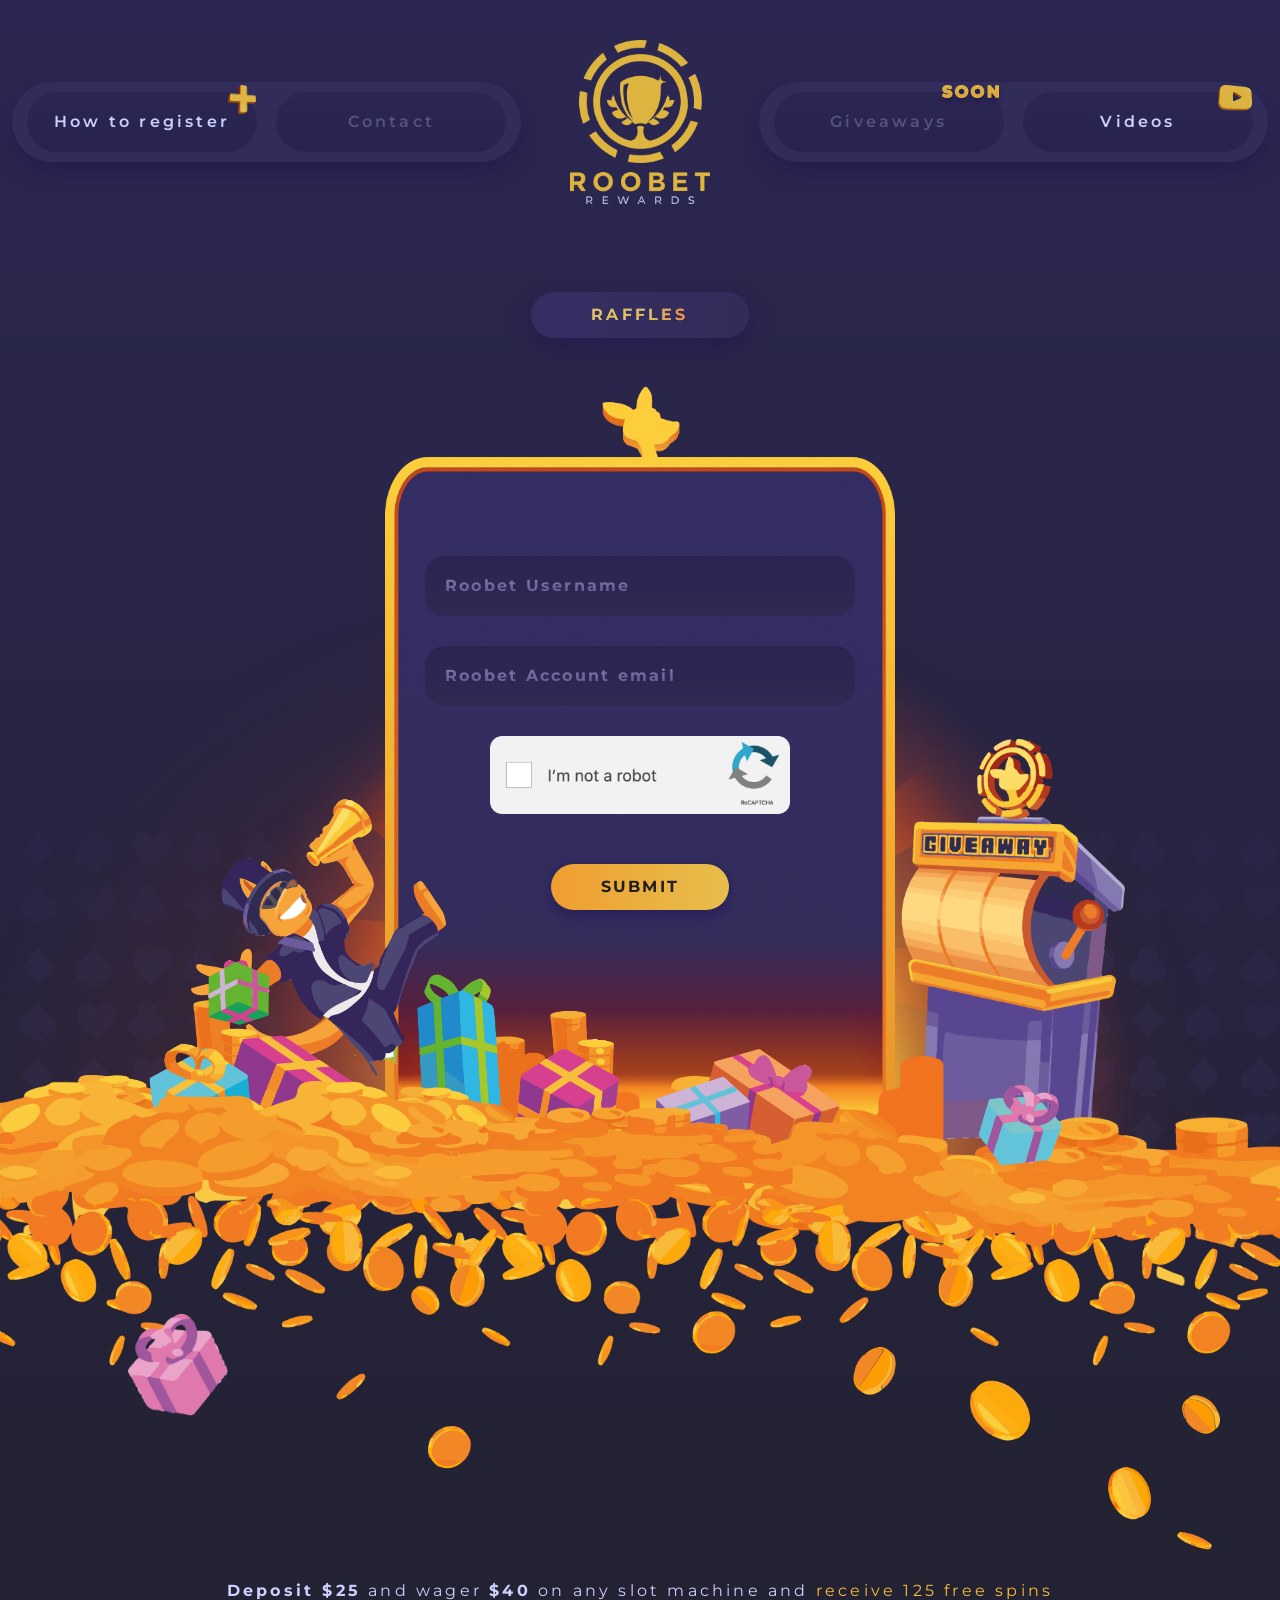
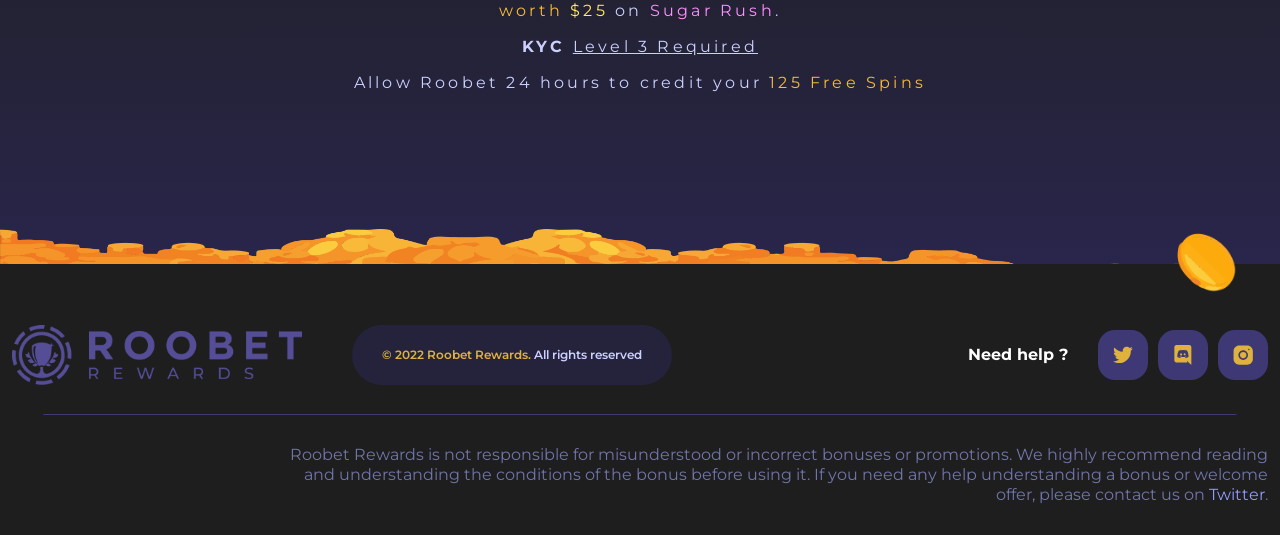
==== index.html @ bfb9c953 "up" ====
<!doctype html>
<html class="no-js" lang="">
    <head>
        <meta charset="utf-8">
        <meta http-equiv="x-ua-compatible" content="ie=edge">
        <title>Site Title Here</title>
        <meta name="description" content="">
        <meta name="viewport" content="width=device-width, initial-scale=1"> 
		<link rel="shortcut icon" type="image/x-icon" href="#">
        <!-- Place favicon.ico in the root directory -->
        
		<!-- CSS here -->
        <link href="https://unpkg.com/aos@2.3.1/dist/aos.css" rel="stylesheet"> 
        <link rel="stylesheet" href="https://cdnjs.cloudflare.com/ajax/libs/animate.css/4.1.1/animate.min.css"/>
        <link rel="stylesheet" href="assets/css/toastinette.min.css">
        <link rel="stylesheet" href="assets/css/bootstrap.min.css">
        <link rel="stylesheet" href="assets/css/owl.carousel.min.css">
        <link rel="stylesheet" href="assets/css/style.css">
        <link rel="stylesheet" href="assets/css/responsive.css">
    </head>
    <body class="linear_bg">

       
    <!-- header-area START -->
    <div class="header-area">
        <div class="container">
            <div class="row align-items-center"> 
                <div class="col-lg-5 d-none d-lg-block text-left">
                    <div class="menu-area" data-aos="fade-in"> 
                        <ul>
                            <li><a href="#" class="active">How to register <img src="assets/img/pluse.png" alt=""></a></li>
                            <li><a href="#">Contact</a></li>  
                        </ul> 
                    </div>
                </div>
                <div class="col-lg-2 col-12">
                    <a href="index.html" class="logo-area"><img src="assets/img/logo.png" alt="" data-aos="fade-in" data-aos-delay="10"></a>
                    <div class="bar d-block d-lg-none ">
                        <a class="bar-icon siteBar-btn" href="#">
                            <span></span>
                        </a>
                    </div>
                </div>
                <div class="col-lg-5 d-none d-lg-block text-right">
                    <div class="menu-area" data-aos="fade-in"> 
                        <ul>
                            <li><a href="#">Giveaways <img src="assets/img/soon.png" alt=""></a></li>
                            <li><a href="#" class="active">Videos <img src="assets/img/ytb.png" alt=""></a></li>
                        </ul> 
                    </div>
                </div> 
            </div>
        </div>
    </div>
        <!-- mobile-menu START -->
        <div class="mobile-menu">
            <img src="assets/img/flogo.png" class="m_logo" alt="">
            <a href="#" class="bars siteBar-btn"><svg class="bi bi-x" width="1em" height="1em" viewBox="0 0 16 16" fill="currentColor" xmlns="http://www.w3.org/2000/svg">
                <path fill-rule="evenodd" d="M11.854 4.146a.5.5 0 010 .708l-7 7a.5.5 0 01-.708-.708l7-7a.5.5 0 01.708 0z" clip-rule="evenodd"/>
                <path fill-rule="evenodd" d="M4.146 4.146a.5.5 0 000 .708l7 7a.5.5 0 00.708-.708l-7-7a.5.5 0 00-.708 0z" clip-rule="evenodd"/>
            </svg></a> 
            <nav> 
                <ul>
                    <li><a href="#" class="active">How to register <img src="assets/img/pluse.png" alt=""></a></li>
                    <li><a href="#">Contact</a></li> 
                    <li><a href="#">Giveaways <img src="assets/img/soon.png" alt=""></a></li>    
                    <li><a href="#" class="active">Videos <img src="assets/img/ytb.png" alt=""></a></li>
                </ul>
            </nav> 
        </div> 
    <!-- header-area END -->


    <!-- main -->
    <main style="overflow: hidden;">
        <!-- Hero-area STARTED --> 
        <div class="raffle-area"> 
            <div class="title_dgn mt-5 mb-5"><span>RAFFLES</span></div>
            <div class="coin_bgs raffle">
                <img src="assets/img/raffle/mainbgs.png" class="mbgs" alt="">
                <form action="#">
                    <img class="bgImg" src="assets/img/raffle/bg.png" alt="">
                    <label for="#">
                        <input type="text" name="" id="" placeholder="Roobet Username">
                    </label>
                    <label for="#">
                        <input type="text" name="" id="" placeholder="Roobet Account email">
                    </label>
                    <img class="captha" src="assets/img/raffle/captha.png" alt="">
                    <button type="button" id="notif">SUBMIT</button>
                    <img src="assets/img/raffle/rfl-pm.png" class="left" alt="">
                    <img src="assets/img/raffle/rfl-p.png" class="right" alt="">
                </form>
                <!-- <img src="assets/img/raffle/rfl.png" alt="" class="raffleSpin"> -->
                <img src="assets/img/raffle/giftgroup.png" alt="" class="ggrp">
                <!-- <img class="symbl_bg" src="assets/img/symbol_background.png" alt="">  -->
                <div class="extraParts" >
                    <img src="assets/img/page1/Coins background_2.png" alt="" class="coinBg">
                    <!-- <img src="assets/img/page1/Ambiancelight.png" alt="" class="lights"> -->
                    <img src="assets/img/raffle/Foreground coins.png" alt="" class="rightBkp">
                    <img class="coinLine" src="assets/img/page1/Coins.png" alt="" >  
                </div>
                <img src="assets/img/raffle/g.png" class="gift" alt="">
                <img src="assets/img/raffle/g2.png" class="gift2" alt="">
            </div>  
        </div>
        <!-- Hero-area END -->

        <!-- Moreinfo -->
        <div class="moreinfo">
            <div class="container">
                <div class="row">
                    <div class="col-lg-8 offset-lg-2 text-center">
                        <div class="moreinfos">
                            <p><b>Deposit $25</b> and wager <b>$40</b> on any slot machine and <span class="ylw">receive 125 free spins worth <span>$25</span></span> on <span class="pink">Sugar Rush</span>.</p>
                            <p><b>KYC</b> <a href="#">Level 3 Required</a></p>
                            <p>Allow Roobet 24 hours to credit your <span class="ylw">125 Free Spins</span></p>
                        </div>
                    </div>
                </div>
            </div>
        </div>
        <!-- Moreinfo -->
        <img src="assets/img/coins.png" class="bottom_img" alt="">
    </main>
    <!-- main -->


    <!-- Footer START -->
    <footer>
        <img src="assets/img/fcoin.png" alt="" class="coin">
        <div class="container">
            <div class="row">
                <div class="col-lg-12">
                    <div class="f_top">
                        <div> 
                            <img src="assets/img/flogo.png" class="logo" alt="">
                            <p class="cpRt"><span>© 2022 Roobet Rewards.</span> All rights reserved</p>
                        </div>
                        <ul class="social d-none d-md-flex">
                            <li>
                                <b>Need help ?</b>
                            </li>
                            <li>
                                <a href="#">
                                    <svg width="29" height="25" viewBox="0 0 29 25" fill="none" xmlns="http://www.w3.org/2000/svg">
                                    <path d="M25.8687 6.31013C25.8864 6.57087 25.8864 6.83161 25.8864 7.09056C25.9007 9.33802 25.4763 11.566 24.638 13.6452C23.7996 15.7244 22.5638 17.6134 21.0025 19.2027C19.4411 20.7919 17.5852 22.0497 15.5424 22.903C13.4997 23.7564 11.3107 24.1883 9.10268 24.1737C5.88849 24.1858 2.73934 23.2522 0.0341797 21.4854C0.507604 21.5382 0.983661 21.5629 1.45991 21.5591C4.11599 21.566 6.69691 20.662 8.78644 18.993C7.55486 18.9707 6.3609 18.5573 5.37139 17.8106C4.38187 17.0639 3.64623 16.0213 3.26725 14.8283C3.63602 14.8879 4.00867 14.9192 4.38204 14.9218C4.90609 14.9201 5.42784 14.8513 5.93498 14.7168C4.59862 14.4415 3.39715 13.7036 2.53467 12.6288C1.6722 11.5539 1.20193 10.2083 1.20374 8.82046V8.74673C2.02154 9.21127 2.93562 9.47252 3.87146 9.50918C2.61861 8.65892 1.7319 7.35395 1.39239 5.86074C1.05289 4.36753 1.2862 2.79873 2.04469 1.4747C3.52636 3.33334 5.3754 4.85413 7.47184 5.9384C9.56828 7.02268 11.8653 7.64619 14.2138 7.7685C14.1189 7.31624 14.0698 6.85528 14.0671 6.39285C14.0685 5.18818 14.4253 4.0117 15.0913 3.01587C15.7573 2.02005 16.7019 1.25079 17.8025 0.807803C18.9031 0.364814 20.1091 0.268515 21.2641 0.531385C22.4192 0.794255 23.47 1.40417 24.2804 2.2821C25.6021 2.02282 26.8694 1.53179 28.0259 0.830927C27.5857 2.21931 26.6629 3.39646 25.4306 4.14147C26.6028 4.00572 27.7485 3.69237 28.8297 3.21178C28.0208 4.40658 27.0198 5.45404 25.8687 6.31013Z" fill="#DFB23E"/>
                                    </svg>
                                </a>
                            </li>
                            <li>
                                <a href="#"> 
                                    <svg width="25" height="28" viewBox="0 0 25 28" fill="none" xmlns="http://www.w3.org/2000/svg">
                                    <path d="M16.1865 13.2184C16.1636 13.4913 16.0629 13.7515 15.8965 13.9673C15.7301 14.183 15.5054 14.3451 15.2496 14.4336C14.9939 14.5221 14.7182 14.5333 14.4563 14.4657C14.1944 14.3981 13.9576 14.2548 13.7748 14.0531C13.5919 13.8515 13.471 13.6002 13.4268 13.3301C13.3825 13.06 13.4169 12.7827 13.5256 12.532C13.6343 12.2813 13.8127 12.0681 14.0391 11.9185C14.2654 11.7688 14.5298 11.6892 14.8001 11.6892C14.9902 11.6974 15.1769 11.7434 15.3495 11.8246C15.5221 11.9059 15.6772 12.0208 15.806 12.1628C15.9347 12.3048 16.0346 12.4711 16.0999 12.6523C16.1652 12.8334 16.1946 13.0258 16.1865 13.2184ZM9.83906 11.6892C9.46267 11.724 9.11269 11.9 8.85784 12.1827C8.60299 12.4655 8.4617 12.8346 8.4617 13.2175C8.4617 13.6004 8.60299 13.9695 8.85784 14.2523C9.11269 14.5351 9.46267 14.7111 9.83906 14.7458C10.0292 14.7377 10.2159 14.6917 10.3885 14.6104C10.5611 14.5292 10.7162 14.4143 10.845 14.2722C10.9737 14.1302 11.0736 13.9639 11.1389 13.7828C11.2042 13.6017 11.2336 13.4093 11.2254 13.2166C11.2345 13.0238 11.2058 12.8311 11.1408 12.6497C11.0759 12.4683 10.976 12.3017 10.8471 12.1596C10.7181 12.0176 10.5626 11.9028 10.3896 11.8221C10.2166 11.7413 10.0294 11.6962 9.83906 11.6892ZM24.1929 2.97084V27.6781C20.7679 24.6089 21.8638 25.6271 17.8865 21.8809L18.5993 24.4283H3.19229C2.45155 24.4264 1.74187 24.1266 1.21925 23.5947C0.696636 23.0628 0.403859 22.3425 0.405279 21.592V2.97084C0.403859 2.22035 0.696636 1.5 1.21925 0.96814C1.74187 0.436278 2.45155 0.136435 3.19229 0.134521L21.4077 0.134521C22.1481 0.136912 22.8573 0.436966 23.3795 0.968776C23.9018 1.50059 24.1943 2.22066 24.1929 2.97084ZM20.3189 16.0223C20.2738 13.2302 19.6036 10.4849 18.3587 7.99353C17.2635 7.12287 15.9286 6.61819 14.5381 6.54919L14.3475 6.76946C15.5856 7.10314 16.7396 7.69945 17.7332 8.51891C16.1823 7.67197 14.4608 7.1957 12.7002 7.12655C10.9397 7.05739 9.18692 7.39718 7.57595 8.11991C7.07344 8.35462 6.77406 8.51891 6.77406 8.51891C7.8202 7.65831 9.0407 7.04188 10.3487 6.71349L10.2133 6.54739C8.82286 6.61638 7.48789 7.12106 6.39272 7.99173C5.15126 10.4845 4.48467 13.2304 4.44324 16.0223C4.91149 16.6893 5.53443 17.2296 6.2572 17.5954C6.97998 17.9612 7.78044 18.1414 8.58811 18.1202C8.58811 18.1202 9.09063 17.5009 9.4987 16.9773C8.543 16.7333 7.70151 16.1585 7.11977 15.3524C7.31935 15.4951 7.65436 15.6774 7.67752 15.6973C8.96762 16.4098 10.398 16.8228 11.865 16.9061C13.3321 16.9895 14.7991 16.7412 16.1597 16.1793C16.7093 15.9692 17.2335 15.6966 17.7225 15.3669C17.1189 16.1905 16.2472 16.7712 15.2616 17.0062C15.6697 17.5298 16.1526 18.122 16.1526 18.122C16.9635 18.1432 17.7671 17.9629 18.4934 17.5969C19.2196 17.2308 19.8464 16.6902 20.3189 16.0223Z" fill="#DFB23E"/>
                                    </svg>
                                </a>
                            </li>
                            <li>
                                <a href="#">
                                    <svg width="26" height="26" viewBox="0 0 26 26" fill="none" xmlns="http://www.w3.org/2000/svg">
                                        <path d="M8.04694 0.597168C4.0207 0.597168 0.745605 3.87529 0.745605 7.90258V18.336C0.745605 22.3622 4.02373 25.6373 8.05102 25.6373H18.4844C22.5106 25.6373 25.7857 22.3592 25.7857 18.3319V7.8985C25.7857 3.87226 22.5076 0.597168 18.4803 0.597168H8.04694ZM20.569 4.77052C21.145 4.77052 21.6124 5.23794 21.6124 5.81386C21.6124 6.38979 21.145 6.8572 20.569 6.8572C19.9931 6.8572 19.5257 6.38979 19.5257 5.81386C19.5257 5.23794 19.9931 4.77052 20.569 4.77052ZM13.2657 6.8572C16.7181 6.8572 19.5257 9.66483 19.5257 13.1172C19.5257 16.5696 16.7181 19.3773 13.2657 19.3773C9.81326 19.3773 7.00564 16.5696 7.00564 13.1172C7.00564 9.66483 9.81326 6.8572 13.2657 6.8572ZM13.2657 8.94388C12.1588 8.94388 11.0973 9.38357 10.3147 10.1662C9.53201 10.9489 9.09232 12.0104 9.09232 13.1172C9.09232 14.2241 9.53201 15.2856 10.3147 16.0682C11.0973 16.8509 12.1588 17.2906 13.2657 17.2906C14.3725 17.2906 15.434 16.8509 16.2167 16.0682C16.9993 15.2856 17.439 14.2241 17.439 13.1172C17.439 12.0104 16.9993 10.9489 16.2167 10.1662C15.434 9.38357 14.3725 8.94388 13.2657 8.94388Z" fill="#DFB23E"/>
                                    </svg>
                                </a>
                            </li>
                        </ul>
                    </div>
                    <div class="f_bottom">
                        <h5 class="d-block d-md-none">Disclaimer</h5>
                        <p>Roobet Rewards is not responsible for misunderstood or incorrect bonuses or promotions. We highly recommend reading and understanding the conditions of the bonus before using it. If you need any help understanding a bonus or welcome offer, please contact us on <a href="#">Twitter</a>.</p>
                    </div>
                    <div class="f_top d-block d-md-none ttp_last"> 
                        <ul class="social">
                            <li>
                                <b>Need help ?</b>
                            </li>
                            <li>
                                <a href="#">
                                    <svg width="29" height="25" viewBox="0 0 29 25" fill="none" xmlns="http://www.w3.org/2000/svg">
                                    <path d="M25.8687 6.31013C25.8864 6.57087 25.8864 6.83161 25.8864 7.09056C25.9007 9.33802 25.4763 11.566 24.638 13.6452C23.7996 15.7244 22.5638 17.6134 21.0025 19.2027C19.4411 20.7919 17.5852 22.0497 15.5424 22.903C13.4997 23.7564 11.3107 24.1883 9.10268 24.1737C5.88849 24.1858 2.73934 23.2522 0.0341797 21.4854C0.507604 21.5382 0.983661 21.5629 1.45991 21.5591C4.11599 21.566 6.69691 20.662 8.78644 18.993C7.55486 18.9707 6.3609 18.5573 5.37139 17.8106C4.38187 17.0639 3.64623 16.0213 3.26725 14.8283C3.63602 14.8879 4.00867 14.9192 4.38204 14.9218C4.90609 14.9201 5.42784 14.8513 5.93498 14.7168C4.59862 14.4415 3.39715 13.7036 2.53467 12.6288C1.6722 11.5539 1.20193 10.2083 1.20374 8.82046V8.74673C2.02154 9.21127 2.93562 9.47252 3.87146 9.50918C2.61861 8.65892 1.7319 7.35395 1.39239 5.86074C1.05289 4.36753 1.2862 2.79873 2.04469 1.4747C3.52636 3.33334 5.3754 4.85413 7.47184 5.9384C9.56828 7.02268 11.8653 7.64619 14.2138 7.7685C14.1189 7.31624 14.0698 6.85528 14.0671 6.39285C14.0685 5.18818 14.4253 4.0117 15.0913 3.01587C15.7573 2.02005 16.7019 1.25079 17.8025 0.807803C18.9031 0.364814 20.1091 0.268515 21.2641 0.531385C22.4192 0.794255 23.47 1.40417 24.2804 2.2821C25.6021 2.02282 26.8694 1.53179 28.0259 0.830927C27.5857 2.21931 26.6629 3.39646 25.4306 4.14147C26.6028 4.00572 27.7485 3.69237 28.8297 3.21178C28.0208 4.40658 27.0198 5.45404 25.8687 6.31013Z" fill="#DFB23E"/>
                                    </svg>
                                </a>
                            </li>
                            <li>
                                <a href="#"> 
                                    <svg width="25" height="28" viewBox="0 0 25 28" fill="none" xmlns="http://www.w3.org/2000/svg">
                                    <path d="M16.1865 13.2184C16.1636 13.4913 16.0629 13.7515 15.8965 13.9673C15.7301 14.183 15.5054 14.3451 15.2496 14.4336C14.9939 14.5221 14.7182 14.5333 14.4563 14.4657C14.1944 14.3981 13.9576 14.2548 13.7748 14.0531C13.5919 13.8515 13.471 13.6002 13.4268 13.3301C13.3825 13.06 13.4169 12.7827 13.5256 12.532C13.6343 12.2813 13.8127 12.0681 14.0391 11.9185C14.2654 11.7688 14.5298 11.6892 14.8001 11.6892C14.9902 11.6974 15.1769 11.7434 15.3495 11.8246C15.5221 11.9059 15.6772 12.0208 15.806 12.1628C15.9347 12.3048 16.0346 12.4711 16.0999 12.6523C16.1652 12.8334 16.1946 13.0258 16.1865 13.2184ZM9.83906 11.6892C9.46267 11.724 9.11269 11.9 8.85784 12.1827C8.60299 12.4655 8.4617 12.8346 8.4617 13.2175C8.4617 13.6004 8.60299 13.9695 8.85784 14.2523C9.11269 14.5351 9.46267 14.7111 9.83906 14.7458C10.0292 14.7377 10.2159 14.6917 10.3885 14.6104C10.5611 14.5292 10.7162 14.4143 10.845 14.2722C10.9737 14.1302 11.0736 13.9639 11.1389 13.7828C11.2042 13.6017 11.2336 13.4093 11.2254 13.2166C11.2345 13.0238 11.2058 12.8311 11.1408 12.6497C11.0759 12.4683 10.976 12.3017 10.8471 12.1596C10.7181 12.0176 10.5626 11.9028 10.3896 11.8221C10.2166 11.7413 10.0294 11.6962 9.83906 11.6892ZM24.1929 2.97084V27.6781C20.7679 24.6089 21.8638 25.6271 17.8865 21.8809L18.5993 24.4283H3.19229C2.45155 24.4264 1.74187 24.1266 1.21925 23.5947C0.696636 23.0628 0.403859 22.3425 0.405279 21.592V2.97084C0.403859 2.22035 0.696636 1.5 1.21925 0.96814C1.74187 0.436278 2.45155 0.136435 3.19229 0.134521L21.4077 0.134521C22.1481 0.136912 22.8573 0.436966 23.3795 0.968776C23.9018 1.50059 24.1943 2.22066 24.1929 2.97084ZM20.3189 16.0223C20.2738 13.2302 19.6036 10.4849 18.3587 7.99353C17.2635 7.12287 15.9286 6.61819 14.5381 6.54919L14.3475 6.76946C15.5856 7.10314 16.7396 7.69945 17.7332 8.51891C16.1823 7.67197 14.4608 7.1957 12.7002 7.12655C10.9397 7.05739 9.18692 7.39718 7.57595 8.11991C7.07344 8.35462 6.77406 8.51891 6.77406 8.51891C7.8202 7.65831 9.0407 7.04188 10.3487 6.71349L10.2133 6.54739C8.82286 6.61638 7.48789 7.12106 6.39272 7.99173C5.15126 10.4845 4.48467 13.2304 4.44324 16.0223C4.91149 16.6893 5.53443 17.2296 6.2572 17.5954C6.97998 17.9612 7.78044 18.1414 8.58811 18.1202C8.58811 18.1202 9.09063 17.5009 9.4987 16.9773C8.543 16.7333 7.70151 16.1585 7.11977 15.3524C7.31935 15.4951 7.65436 15.6774 7.67752 15.6973C8.96762 16.4098 10.398 16.8228 11.865 16.9061C13.3321 16.9895 14.7991 16.7412 16.1597 16.1793C16.7093 15.9692 17.2335 15.6966 17.7225 15.3669C17.1189 16.1905 16.2472 16.7712 15.2616 17.0062C15.6697 17.5298 16.1526 18.122 16.1526 18.122C16.9635 18.1432 17.7671 17.9629 18.4934 17.5969C19.2196 17.2308 19.8464 16.6902 20.3189 16.0223Z" fill="#DFB23E"/>
                                    </svg>
                                </a>
                            </li>
                            <li>
                                <a href="#">
                                    <svg width="26" height="26" viewBox="0 0 26 26" fill="none" xmlns="http://www.w3.org/2000/svg">
                                        <path d="M8.04694 0.597168C4.0207 0.597168 0.745605 3.87529 0.745605 7.90258V18.336C0.745605 22.3622 4.02373 25.6373 8.05102 25.6373H18.4844C22.5106 25.6373 25.7857 22.3592 25.7857 18.3319V7.8985C25.7857 3.87226 22.5076 0.597168 18.4803 0.597168H8.04694ZM20.569 4.77052C21.145 4.77052 21.6124 5.23794 21.6124 5.81386C21.6124 6.38979 21.145 6.8572 20.569 6.8572C19.9931 6.8572 19.5257 6.38979 19.5257 5.81386C19.5257 5.23794 19.9931 4.77052 20.569 4.77052ZM13.2657 6.8572C16.7181 6.8572 19.5257 9.66483 19.5257 13.1172C19.5257 16.5696 16.7181 19.3773 13.2657 19.3773C9.81326 19.3773 7.00564 16.5696 7.00564 13.1172C7.00564 9.66483 9.81326 6.8572 13.2657 6.8572ZM13.2657 8.94388C12.1588 8.94388 11.0973 9.38357 10.3147 10.1662C9.53201 10.9489 9.09232 12.0104 9.09232 13.1172C9.09232 14.2241 9.53201 15.2856 10.3147 16.0682C11.0973 16.8509 12.1588 17.2906 13.2657 17.2906C14.3725 17.2906 15.434 16.8509 16.2167 16.0682C16.9993 15.2856 17.439 14.2241 17.439 13.1172C17.439 12.0104 16.9993 10.9489 16.2167 10.1662C15.434 9.38357 14.3725 8.94388 13.2657 8.94388Z" fill="#DFB23E"/>
                                    </svg>
                                </a>
                            </li>
                        </ul>
                    </div>
                </div>
            </div>
        </div>
    </footer>
    <!-- Footer END -->

    
		<!-- JS here --> 
        <script src="assets/js/jquery-3.4.1.min.js"></script>
        <script src="assets/js/popper.min.js"></script>
        <script src="assets/js/bootstrap.min.js"></script> 
        <script src="assets/js/owl.carousel.min.js"></script> 
        <script src="assets/js/toastinette.js"></script> 
        <script src="https://unpkg.com/aos@2.3.1/dist/aos.js"></script> 
        <script type="module" src="assets/js/main.js"></script>   
    </body>
</html>
---- assets/css/toastinette.min.css ----
@import"https://fonts.googleapis.com/css2?family=Titillium+Web:ital,wght@0,400;0,700;1,400;1,700&display=swap";:root{--toast-info: #385bbb;--toast-info-rgb: 56, 91, 187;--toast-info-lighter: hsl(224, 54%, 90%);--toast-info-darker: hsl(224, 54%, 35%);--toast-warning: #F3950D;--toast-warning-rgb: 243, 149, 13;--toast-warning-lighter: hsl(35, 91%, 90%);--toast-warning-darker: hsl(35, 91%, 40%);--toast-error: #D32F2F;--toast-error-rgb: 211, 47, 47;--toast-error-lighter: hsl(0, 68%, 90%);--toast-error-darker: hsl(0, 68%, 43%);--toast-success: #388E3C;--toast-success-rgb: 56, 142, 60;--toast-success-lighter: hsl(120, 54%, 90%);--toast-success-darker: hsl(120, 54%, 35%)}@-webkit-keyframes toastSlideFromTop{0%{opacity:0;translate:0 calc(-100% - 24px)}100%{opacity:1;translate:0 0}}@keyframes toastSlideFromTop{0%{opacity:0;translate:0 calc(-100% - 24px)}100%{opacity:1;translate:0 0}}@-webkit-keyframes toastSlideFromBottom{0%{opacity:0;translate:0 calc(100% + 24px)}100%{opacity:1;translate:0 0}}@keyframes toastSlideFromBottom{0%{opacity:0;translate:0 calc(100% + 24px)}100%{opacity:1;translate:0 0}}@-webkit-keyframes toastFadeOut{0%{opacity:1}100%{opacity:0}}@keyframes toastFadeOut{0%{opacity:1}100%{opacity:0}}@-webkit-keyframes progressBar{0%{transform:scaleX(0)}100%{transform:scaleX(1)}}@keyframes progressBar{0%{transform:scaleX(0)}100%{transform:scaleX(1)}}.toast{position:fixed;font-family:"Titillium Web",system-ui,helvetica,sans-serif;font-size:14px;line-height:1;border-radius:12px;overflow:hidden;display:flex;align-items:center;gap:12px;padding:12px 16px;width:100%;max-width:-webkit-max-content;max-width:-moz-max-content;max-width:max-content;-webkit-animation:toastSlideFromTop .6s ease-out forwards;animation:toastSlideFromTop .6s ease-out forwards}.toast .toast-progress{display:none}.toast.toast-auto-close{padding:12px 16px 15px}.toast.toast-auto-close .toast-progress{display:block;position:absolute;bottom:0;left:0;width:100%;height:3px;border-radius:50px;transform-origin:left;z-index:-1}.toast.toast-error{background-color:var(--toast-error-lighter);color:var(--toast-error);border-color:var(--toast-error)}.toast.toast-error.toast-auto-close .toast-progress{background-color:rgba(var(--toast-error-rgb), 0.45)}.toast.toast-error .toast-close button:hover{background-color:rgba(var(--toast-error-rgb), 0.15)}.toast.toast-success{background-color:var(--toast-success-lighter);color:var(--toast-success);border-color:var(--toast-success)}.toast.toast-success.toast-auto-close .toast-progress{background-color:rgba(var(--toast-success-rgb), 0.45)}.toast.toast-success .toast-close button:hover{background-color:rgba(var(--toast-success-rgb), 0.15)}.toast.toast-info{background-color:var(--toast-info-lighter);color:var(--toast-info);border-color:var(--toast-info)}.toast.toast-info.toast-auto-close .toast-progress{background-color:rgba(var(--toast-info-rgb), 0.45)}.toast.toast-info .toast-close button:hover{background-color:rgba(var(--toast-info-rgb), 0.15)}.toast.toast-warning{background-color:var(--toast-warning-lighter);color:var(--toast-warning);border-color:var(--toast-warning)}.toast.toast-warning.toast-auto-close .toast-progress{background-color:rgba(var(--toast-warning-rgb), 0.45)}.toast.toast-warning .toast-close button:hover{background-color:rgba(var(--toast-warning-rgb), 0.15)}.toast[data-position=top-left]{top:24px;left:24px;transform:translateX(0)}.toast[data-position=top-center]{top:24px;bottom:initial;left:50%;right:initial;transform:translateX(-50%)}.toast[data-position=top-right]{top:24px;bottom:initial;left:initial;right:24px;transform:translateX(0)}.toast[data-position=bottom-left]{top:initial;bottom:24px;left:24px;right:initial;transform:translateX(0)}.toast[data-position=bottom-center]{top:initial;bottom:24px;left:50%;right:initial;transform:translateX(-50%)}.toast[data-position=bottom-right]{top:initial;bottom:24px;left:initial;right:24px;transform:translateX(0)}.toast[data-position^=top]{-webkit-animation:toastSlideFromTop .6s ease-out forwards;animation:toastSlideFromTop .6s ease-out forwards}.toast[data-position^=bottom]{-webkit-animation:toastSlideFromBottom .6s ease-out forwards;animation:toastSlideFromBottom .6s ease-out forwards}.toast .toast-icon{display:flex;align-items:center;justify-content:center;pointer-events:none}.toast .toast-content{display:flex;flex-direction:column;gap:4px}.toast .toast-content .toast-title{font-weight:700;font-size:16px}.toast .toast-content .toast-message{font-weight:normal;line-height:1.1;font-size:13px}.toast .toast-close{display:flex;align-items:center;justify-content:center}.toast .toast-close button{outline:none !important;padding:0 !important;margin:0 !important;border:none !important;background-color:rgba(0,0,0,0);display:flex;align-items:center;justify-content:center;cursor:pointer;padding:8px;border-radius:50%}.toast-list{display:flex;justify-content:center;align-items:center;flex-direction:column;gap:16px}/*# sourceMappingURL=toastinette.min.css.map */
---- assets/css/style.css ----
/*   Theme default css */
@import url('https://fonts.googleapis.com/css2?family=Montserrat:ital,wght@0,100;0,200;0,300;0,400;0,500;0,600;0,700;0,800;0,900;1,100;1,200;1,300;1,400;1,500;1,600;1,700;1,800;1,900&display=swap');
body {
  font-family: 'Montserrat', sans-serif;
  font-weight: 400;
  color: #CCD0FF;
  background-color: #2B2752;
  font-size: 16px;
  letter-spacing: 0.2em;
  line-height: 26px;

}
.linear_bg{
  background: linear-gradient(0deg, #202027, #2B2752);
}
  
button {
  cursor: pointer; }

a:focus,
.button:focus {
  text-decoration: none;
  outline: none; }

a:focus,
a:hover {
  color: inherit;
  text-decoration: none; }

a,
button {
  color: inherit;
  outline: medium none; }

button:focus, input:focus, input:focus, textarea, textarea:focus {
  outline: 0; }

 
h1,
h2,
h3,
h4,
h5,
h6 {
  font-family: 'Montserrat', sans-serif; 
  color: #CCD0FF;
  margin-top: 0px;
  font-weight: 500;
  letter-spacing: 0.2em;

 }

h1 a,
h2 a,
h3 a,
h4 a,
h5 a,
h6 a {
  color: inherit; }

h1 {
  font-size: 40px;
  font-weight: 500; }

h2 {
  font-size: 35px; }

h3 {
  font-size: 28px; }

h4 {
  font-size: 22px; }

h5 {
  font-size: 18px; }

h6 {
  font-size: 16px; }

ul {
  margin: 0px;
  padding: 0px; }

li {
  list-style: none; }

img{
  max-width: 100%;
}
 
a{
  text-decoration: none;
}
.container{
  max-width: 1370px;
}
.bg_main{
  background-color: #2a2651;
}
/* default-css END 
================================== */
 




.header-area{
  padding: 40px 0;
  position: relative;
  z-index: 999;
}
a.logo-area {
  display: block;
  max-width: 150px;
  margin: auto;
}
.menu-area ul {
    display: flex;
    align-items: center;
    background: #322C5A;
    box-shadow: 0px 10px 20px #231E4D;
    border-radius: 52px;
    justify-content: space-between;
    padding: 0 13px;
}

.menu-area ul a {
    width: 240px;
    height: 60px;
    background: linear-gradient(2.4deg, #27224F 2.11%, #2B2752 98.09%);
    border-radius: 40px;
    display: flex;
    position: relative;
    text-align: center;
    justify-content: center;
    align-items: center;
    margin: 10px 0;
    font-weight: 600;
    /* font-size: 21px; */
    line-height: 20px;
    letter-spacing: 0.2em;
    color: #ccd0ff45;
    transition: .3s;
}
.menu-area ul a:hover {
  color: #CCD0FF;
}
.menu-area ul a.active{
  color: #CCD0FF;
}
.menu-area ul a img {
    position: absolute;
    right: 1px;
    top: -7px;
    max-height: 29px;
    pointer-events: none;
    -webkit-user-drag: none;
    animation: flkr infinite 1s;
} 
@keyframes flkr {
  0%{
    filter: drop-shadow(-3px 2px 1px #0000);
  }
  40%{
    filter: drop-shadow(-3px 2px 1px #ffffff26);
  } 
  100%{
    filter: drop-shadow(-3px 2px 1px #0000);
  }
}
/* humbergar */
.bar a {
  width: 35px;
  height: 35px;
  float: right;
  position: relative;
} 
.bar a span {
  width: 100%;
  height: 3px;
  background: #CCD0FF;
  display: block;
  position: relative;
  top: 17px;
  border-radius: 30px;
  transition: .3s;
} 
.bar a span:before {left: 0;content: "";position: absolute;width: 100%;height: 100%;background: #CCD0FF;bottom: 10px;border-radius: 30px;transition: .3s;} 
.bar a span:after {left: 0;content: "";position: absolute;width: 100%;height: 100%;background: #CCD0FF;bottom: -10px;border-radius: 30px;transition: .3s;}
 
/* humbarger END */
 

/* mobile-menu START */
.mobile-menu {
  position: fixed;
  width: 320px;
  height: 100vh;
  background: linear-gradient(45deg, black, #2b2752);
  z-index: 99999;
  box-shadow: 0px 0px 9px -1px #73737336;
  top: 0;
  left: 0;
  transition: .3s;
  margin-left: -400px;
  padding-left: 30px;
  padding-top: 60px;
  border-right: 1px solid #ffffff3b;
}
img.m_logo {
  position: relative;
  max-width: 175px;
  margin-top: -50px;
  mix-blend-mode: plus-lighter;
}
.siteBar{
  margin-left: 0; 
}  
.mobile-menu a.bars {
  position: absolute;
  right: 20px;
  top: 15px;
  width: 40px;
  height: 40px;
  background: #CCD0FF;
  text-align: center; 
  border-radius: 50%;
  font-size: 22px;
  color: #000;
  box-shadow: 0px 0px 17px -2px #0000004a;
  display: flex;
  align-items: center;
  justify-content: center;
}
.mobile-menu ul li a {
  display: block;
  margin-top: 20px;
  transition: .3s;
  position: relative;
  color: #ccd0ff45; 
  transition: .3s;
}
.mobile-menu ul li a.active,.mobile-menu ul li a:hover {
  color: #CCD0FF;
}
.mobile-menu ul li a img {
  max-height: 15px;
  position: relative;
  top: -5px;
  animation: flkr infinite 1s;
}



/* Header section END && Register Section Stared */




.register_instant {
  position: relative;
  z-index: 2;
  padding-bottom: 150px; 
  padding-top: 150px;
  margin-top: -230px;
}
.register_instant img.rg_bg {
  position: absolute;
  top: 0;
  left: 0;
  width: 100%;
  z-index: -1;
  pointer-events: none;
  -webkit-user-drag: none;
  height: 1098px;
  object-fit: cover;
  object-position: center;
}
.register_instant:before {
  content: "";
  position: absolute;
  width: 100%;
  height: 240px;
  background: #1e1e1e;
  top: -240px;
  left: 0;
}
.coin_bgs {
  position: relative;
  margin-top: 100px;
  padding-top: 570px;
  z-index: 3;
}
.extraParts img.lights {
  top: 55px;
  width: 100%;
}
.coin_bgs .left-img_rg button {
  position: absolute;
  bottom: 0;
  left: 50%;
  transform: translateX(-50%);
  z-index: 2;
  padding: 0;
  margin: 0 10px;
  border: none;
  background: none;
  font-weight: 600;
  line-height: 30px;
  letter-spacing: 0.155em;
  color: #272442;
  text-shadow: 0px 2px 3px rgb(38 36 65 / 44%);
  filter: drop-shadow(2px 4px 6px #26244170);
  transition: .3s;
}
.bonusSlider,
.guid_video {
  position: relative;
}


.guid_video .owl-dots,
.bonusSlider .owl-dots {
  display: flex;
  align-items: center;
  justify-content: center;
  background: linear-gradient(0, transparent, #231f43);
  width: max-content;
  margin: auto;
  margin-top: 10px;
  border-radius: 10px;
  padding: 7px;
}

.guid_video .owl-dots .owl-dot,
.bonusSlider .owl-dots .owl-dot{
  display: block;
  width: 10px;
  height: 10px;
  background: #514992;
  border-radius: 50%;
  margin: 0 4px;
  transition: .3s;
}

.guid_video .owl-dots .owl-dot.active,
.bonusSlider .owl-dots .owl-dot.active {
  background: #6bfdfe;
}
.coin_bgs .left-img_rg button > div {
  position: absolute;
  top: 50%;
  left: 50%;
  transform: translate(-50%,-50%);
  z-index: 2;
}

.coin_bgs .left-img_rg button > div span {
  color: #AB46FF;
}
.extraParts{
  width: 100%;
  position: relative;
}
.coin_bgs .left-img_rg button svg {
  height: 60px;
}
.coin_bgs img.symbl_bg {
  position: absolute;
  top: 0;
  width: 100%;
  z-index: -4;
  pointer-events: none;
  -webkit-user-drag: none;
  min-height: 300px;
  object-fit: cover;
}
img.coinLine {
  display: block;
  width: 100%;
  position: relative;
  z-index: 2;
  pointer-events: none;
  -webkit-user-drag: none;
  height: 600px; 
  object-fit: cover;
  object-position: right;
}
.coin_bgs .left-img_rg {
  position: absolute;
  top: 20px;
  max-width: 600px;
  left: 15%;
}
.extraParts img {
  position: absolute;
}
.extraParts img.kang { 
  width: 650px;
  position: unset;
}

.extraParts img.coinBg {
  height: 230px;
  right: 0;
  top: -60px;
  object-fit: cover;
} 

.kng_coins img.coin_1 {
  bottom: 200px;
  left: 85px;
  max-width: 40px;
  animation: coinRound 1s infinite;
}
.kng_coins img.coin_2 {
  bottom: 90px;
  left: 50px;
  max-width: 80px;
  animation: coinRound 3s .3s infinite;
}
.kng_coins img.coin3 {
  bottom: 90px;
  right: 110px;
  max-width: 128px;
  animation: coinRound 4s .5s infinite;
}
@keyframes coinRound {
  0%{
    transform: rotate(0deg) scale(1);
  }
  50%{
    transform: rotate(30deg) scale(1.1);
  }
  100%{
    transform: rotate(0deg) scale(1);
  }
}

.extraParts img.coinLine {
  position: relative;
  z-index: 3;
}
.kng_coins {
  z-index: 3;
  position: absolute;
  top: -582px;
  right: 10%;
}
.rg_inst {
    display: flex;
    align-items: flex-start;
    position: relative;
    justify-content: center;
}

.rg_inst .rg_img {
    max-width: 780px;
    position: relative;
    top: -115px;
}

.rg_txt h3 {
    font-weight: 400;
    font-size: 30px;
    line-height: 38px; 
    letter-spacing: 0.2em;
    color: #CCD0FF;
}

.rg_txt h3 span {
    display: block;
    font-weight: 600;
    font-size: 50px;
    line-height: 42px; 
    letter-spacing: 0.2em;
    background: linear-gradient(89.92deg, #E6BE4B 0.11%, #F49126 93.9%);
    -webkit-background-clip: text;
    -webkit-text-fill-color: transparent;
    background-clip: text;
    text-fill-color: transparent;
}

.rg_txt h3 b {
    font-weight: 600;
    /* filter: blur(2px); */
    text-shadow: 0 0 10px #ffffff9e;
}

.rg_txt ul {
    margin-top: 20px;
    margin-bottom: 80px;
}

.rg_txt ul li {
    display: block;
    position: relative;
    padding-left: 50px;
    padding-top: 25px;
}

.rg_txt ul li:after {
    content: "";
    position: absolute;
    width: 9px;
    height: 9px;
    background: #E7BC49;
    border-radius: 50%;
    top: 75%;
    left: 5px;
    transform: translateY(-50%);
    box-shadow: 0 0 20px 4px #e7bc4961;
}

a.themeBtn {
    background: linear-gradient(270deg, #E6BE4B -0.14%, #F09E31 100%);
    box-shadow: 0px 10px 18px -10px #0000;
    display: flex;
    width: max-content;
    border-radius: 100px;
    backdrop-filter: blur(2px);
    color: #1E1E1E;
    font-weight: 600;
    align-items: center;
    justify-content: center;
    padding: 0px  40px;
    position: relative;
    height: 60px;
    transition: all .3s;
}
a.themeBtn:hover { 
  background: linear-gradient(365deg, #E6BE4B -0.14%, #F09E31 100%);
  box-shadow: 0px 10px 18px -10px #efa235;
}
a.themeBtn.withArrow{
  padding: 0px 90px 0px 40px;
}
a.themeBtn.withArrow:after {
    content: "";
    width: 75.68px;
    height: 99%;
    background: #53291D;
    transform: matrix(-1, 0, 0, 1, 0, 0);
    position: absolute;
    top: 0;
    right: 0;
    border-radius: 100px 0px 0px 100px;
}

a.themeBtn img {
    position: absolute;
    right: 15px;
    max-height: 62px;
    top: 50%;
    transform: translateY(-50%);
    z-index: 2;
    transition: .3s;
}
a.themeBtn:hover img {
  right: 10px;
}
.rg_txt {
    padding-left: 50px;
}
.section_title {
  margin-bottom: 50px;
}

.greadient_bg {
  background: linear-gradient(89.92deg, #E6BE4B 0.11%, #F49126 93.9%);
  -webkit-background-clip: text;
  -webkit-text-fill-color: transparent;
  background-clip: text;
  text-fill-color: transparent;
}

.section_title h3.greadient_bg {
  font-weight: 600;
  font-size: 50px;
  line-height: 45px;
}

.section_title p {
  margin: 0;
  font-size: 30px;
  line-height: 18px;
}
.rg_img_blks {
  display: flex;
  align-items: center;
  justify-content: center;
  flex-wrap: wrap;
}
.rg_img_blk {
  position: relative;
  display: block;
  margin: 0 20px;
  margin-top: 30px;
  width: 400px;
  border-radius: 55px;
  overflow: hidden;
  transition: .3s;
}
.detail_content{
  position: absolute;
  top: 0;
  left: 0;
  padding: 30px;
  width: 100%;
  height: 100%;
  z-index: 3;
  background: url(../img/page1/blkBg.png);
  background-size: cover;
  background-position: center;
  border-radius: 30px;
  opacity: 0;
  visibility: hidden;
  transition: .2s;
}
.show_detail .detail_content{
  opacity: 1;
  visibility: visible;
}
.detail_content button.close_detail {
  border: none;
  padding: 0;
  margin: 0;
  color: red;
  background: no-repeat;
  font-size: 20px;
  font-weight: 700;
  font-family: cursive;
  margin-left: auto;
  margin-right: 0;
  display: block;
  margin-bottom: 20px;
}
.rg_img_blk:hover{
  transform: scale(1.1) !important;
}
.show_detail .detail_content li {
  position: relative;
  margin-top: 15px;
  padding-left: 30px;
}

.show_detail .detail_content li:after {
  content: "";
  position: absolute;
  width: 9px;
  height: 9px;
  background: #E7BC49;
  border-radius: 50%;
  top: 8px;
  left: 2px;
  box-shadow: 0 0 20px 4px #e7bc4961;
}

.show_detail .detail_content li a {
  text-decoration: underline;
}

.show_detail .detail_content li span {
  color: #F8BA38;
  display: inline-block;
  font-weight: 700;
}

.show_detail .detail_content li div {
  color: #FF90FF;
  font-weight: 700;
}
.choose-area {
  position: relative;
  z-index: 1;
  padding-top: 450px;
  margin-top: -315px;
  padding-bottom: 80px;
}

.choose-area img.ch_bg {
  position: absolute;
  top: 0;
  left: 0;
  z-index: -1;
  width: 100%;
  height: 100%;
  pointer-events: none;
  -webkit-user-drag: none;
}
 
.rg_img_blk .blk_btns {
  width: 100%;
  display: flex;
  align-items: center;
  justify-content: center;
  position: absolute;
  bottom: 25px;
  left: 0;
  z-index: 4;
}
.rg_img_blk .blk_btns button {
  position: relative;
  z-index: 2;
  padding: 0;
  margin: 0 10px;
  border: none;
  background: none;
  font-weight: 600;
  line-height: 30px;
  letter-spacing: 0.155em;
  color: #272442;
  text-shadow: 0px 2px 3px rgb(38 36 65 / 44%);
  filter: drop-shadow(2px 4px 6px #26244170);
  transition: .3s;
}
.rg_img_blk .blk_btns button:hover{
  filter: drop-shadow(2px 4px 6px #0000);
}
.rg_img_blk .blk_btns button svg {
  height: 60px;
  width: auto;
}
.rg_img_blk .blk_btns button > div {
  position: absolute;
  top: 50%;
  left: 50%;
  transform: translate(-50%,-50%);
  width: max-content;
}
.rg_img_blk .blk_btns button div span {
  color: #AB46FF;
}
.rg_img_blk .blk_btns button:first-child{ 
  font-size: 22px; 
  letter-spacing: 0.155em; 
  color: #FFFFFF; 
  text-shadow: 0px 3px 2px rgba(0, 0, 0, 0.25);
} 









/* Register section END && Footer Section Stared */ 


footer {
  position: relative;
  background: #1E1E1E;
  padding-top: 61px;
  z-index: 5;
}

.f_top {
  display: flex;
  justify-content: space-between;
  align-items: center;
  position: relative;
  padding-bottom: 30px;
  margin-bottom: 30px;
}

.f_top > div {
  display: flex;
  align-items: center;
}

.f_top > div > img.logo {
  max-width: 300px;
}

.f_top > div p.cpRt {
  margin: 0;
  margin-left: 60px;
  font-weight: 600;
  font-size: 12px;
  line-height: 30px;
  letter-spacing: 0;
  padding: 15px 30px;
  background: #25233C;
  border-radius: 50px;
}
.f_top > div p.cpRt span {
  color: #DFB23E;
}

.f_top ul.social {
  display: flex;
  align-items: center;
}

.f_top ul.social li b {
  font-weight: 700;
  /* font-size: 18px; */
  line-height: 30px; 
  color: #FFFFFF;
  letter-spacing: 0;
  margin-right: 20px;
}
.f_top ul.social li a {
  width: 50px;
  height: 50px;
  display: flex;
  align-items: center;
  justify-content: center;
  background: #3E3975;
  border-radius: 17px;
  margin-left: 10px;
  transition: .3s;
}
.f_top ul.social li a svg {
  width: 20px;
  height: 20px;
}
.f_top ul.social li a:hover {
  background: #fff;
}
footer img.coin {
  position: absolute;
  right: 3%;
  top: -40px;
  pointer-events: none;
  app-region: no-drag;
  -webkit-user-drag: none;
  max-width: 70px;
  animation: fxAni 1s infinite;
}
@keyframes fxAni {
  0%{
    transform: scale(1);
  }
  40%{
    transform: scale(1.1);
  }
  80%{
    transform: scale(1.2);
  }
  100%{
    transform: scale(1);
  }
}
.f_top:after {content: "";position: absolute;width: 95%;bottom: 0;left: 50%;transform: translateX(-50%);height: 1px;background: #3E3975;}

.f_bottom p {
  max-width: 80%;
  margin: 0;
  margin-left: auto;
  /* font-size: 18px; */
  /* line-height: 30px;  */
  text-align: right;
  color: #7175AA;
  letter-spacing: 0;
}

.f_bottom p a {
  color: #949AFF;
}

.f_bottom {
  padding-bottom: 30px;
} 
.kng_coins.withoutKan {
  z-index: 3;
  position: absolute;
  top: -65px;
  right: 0;
  width: 100%;
  height: 100px;
}
.kng_coins.withoutKan img.coin3 {
  top: -280px;
  right: 7%;
  max-width: 80px;
}
.kng_coins.withoutKan img.coin_1 {
  left: 73%;
  bottom: 30px;
}
.kng_coins.withoutKan img.coin_2 {
  left: 10%;
  bottom: 160px;
  max-width: 60px;
}






/* First page end &&  */
/* Second pahe STARTED */







.how_to_top {
  display: flex;
  align-items: center;
  justify-content: center;
  margin: 100px 0;
  position: relative;
  z-index: 2;
}
.how_to_top > img.symbolBg {
  position: absolute;
  bottom: -375px;
  right: 0;
  opacity: .5;
  clip-path: polygon(0 0, 100% 0, 100% 78%, 0 380px);
  z-index: -1;
  pointer-events: none;
  -webkit-user-drag: none;
}
.how_to_top h4 {
  display: flex;
  align-items: baseline;
  justify-content: center;
  font-weight: 500;
  font-size: 30px;
  margin: 0;
}

.how_to_top h4 div {
  font-weight: 600;
  font-size: 50px;
  margin-right: 20px;
}

.how_to_top h4 img {
  max-width: 295px;
  margin-left: 20px;
  position: relative;
  bottom: -23px;
}




.single_step {
  position: relative;
  padding: 100px 0;
  background: linear-gradient(180deg, #1E1E1E 16.62%, #2A2651 100%);
  clip-path: polygon(0 0, 100% 130px, 100% 100%, 0% 100%);
  padding-top: 150px;
}
.single_step .shadow_at_end {
  position: absolute;
  width: 40%;
  height: 100%;
  background: radial-gradient(65.96% 36.91% at 100.18% 57.89%, rgb(241 122 34 / 27%) 1.04%, rgba(174, 58, 25, 0.5) 17.19%, rgba(174, 58, 25, 0) 100%);
  right: 0;
  top: 0;
  z-index: -1;
  opacity: 0.3;
}
.stp_wrp h3 {
  margin-bottom: 30px;
} 
h3.ftitle span,
.stp_wrp h3.f2title > div,
.stp_wrp h3.f3title > div,
.stp_wrp h3.f4title > div{
  font-weight: 600;
  font-size: 50px;
  line-height: 45px;
  display: inline-block; 
}

h3.ftitle a,
.stp_wrp h3.f2title span,
.stp_wrp h3.f3title span,
.stp_wrp h3.f4title span{
  font-weight: 500;
  font-size: 30px;
  line-height: 40px;
}


h3.ftitle a {
  display: block;
  text-decoration-line: underline !important;
  font-weight: 600;
  /* font-size: 30px; */
  /* line-height: 30px; */
  text-shadow: 0 0 4px white;
}
.single_step.right_mode .stp_wrp {
  text-align: right;
  margin-left: auto;
  margin-right: 60px;
}
.single_step.right_mode .stp_wrp p{
  max-width: 500px;
  margin-left: auto;
  margin-right: 0;
}
.stp_wrp h3.f2title {
  /* font-size: 30px;
  line-height: 40px; */
}
/* 
.stp_wrp h3.f2title .greadient_bg {
  font-weight: 600;
  font-size: 50px;
  line-height: 50px;
  display: block;
} */
h3.f3title {
  /* font-weight: 500; */
  /* font-size: 30px; */
  /* line-height: 40px; */
  display: block;
}
.rq_info{
  margin-top: 50px;
  text-align: center;
}
/* h3.f3title .greadient_bg {
  font-weight: 600;
  font-size: 45px;
  line-height: 45px;
} */

img.stp_img {
  display: block;
  margin: auto;
}
.rq_info p {
  margin-top: 60px;
}

.rq_info p a {
  display: inline-block;
}
.rq_info p a img{
  -webkit-user-drag: none;
  pointer-events: none;
  max-width: 110px;
}
h3.f4title span {
  /* font-weight: 500;
  font-size: 30px;
  line-height: 40px; */
}
.single_step.left_mode .stp_wrp {
  margin-left: 60px;
}
/* h3.f4title .greadient_bg {
  font-weight: 700;
  font-size: 50px;
  line-height: 50px;
  display: inline-block;
} */
.end_more_wrp {
  text-align: center; 
  margin-top: 80px;
  margin-bottom: 120px;

}

.end_more_wrp p.l_tp_content {margin-bottom: 100px;}

.end_more_wrp a.themeBtn {
  margin: auto;
} 
img.ltp_bg_end {
    position: absolute;
    bottom: 0;
    left: 0;
    width: 100%;
    z-index: -1;
}
.single_step.last_step:after {
  content: "";
  position: absolute;
  width: 100%;
  height: 57%;
  bottom: 0;
  left: 0;
  background: linear-gradient(0, transparent,#21202e,#21202e);
  z-index: -1;
}




/* guid page css started */


.guids_area {
  position: relative;
  z-index: 2;
}
.guids_area_top {
  position: relative;
  z-index: 99;
  padding-top: 130px;
  padding-bottom: 50px;
}
.guids_area .coin_bgs {
  margin: 0;
  padding: 0;
}
.guid_item { 
  position: relative;
  margin: 108px 0;
  text-align: center;
  opacity: .6;
  transition: .3s;
}
.gi_img a {
  position: relative;
  padding: 3px;
  background: #2B2752;
  /* border-radius: 6px; */
  display: block;
  z-index: 2;
}
.gi_img a:before,.gi_img a:after {
  content: "";
  position: absolute;
  width: 90px;
  height: 90px;
  bottom: 0;
  left: 0;
  background: linear-gradient(130deg, #F19A2E, #E7BD4A);
  z-index: -1;
  border-radius: 5px;
}
.gi_img a:before {
  bottom: auto;
  top: 0;
  left: auto;
  right: 0;
  width: 40px;
  border-radius: 0 5px 9px 9px;
  background: linear-gradient(40deg, #F19A2E, #E7BD4A);
}
.guid_item b {
  max-width: 90%;
  text-align: center;
  display: block;
  margin: auto;
  margin-top: 10px;
  font-weight: 700;
  font-size: 14px;
  line-height: 23px;
  letter-spacing: 0.2em;
  color: #fff;
}
.guid_video {
  margin-top: -50px;
}
.gi_img a img.play_icon {
  position: absolute;
  top: 50%;
  left: 50%;
  transform: translate(-50%, -50%) scale(.5);
  width: 50px;
  opacity: 0;
  transition: .3s;
}
.owl-item.center .gi_img a img.play_icon{
  transform: translate(-50%, -50%) scale(1);
  opacity: 1;
}
 
.owl-item.center .gi_img a img.play_icon.play_yellow,
.owl-item.center .gi_img a:hover img.play_icon.play_blue{
  opacity: 0;
}
.owl-item.center .gi_img a:hover img.play_icon.play_yellow{
  opacity: 1;
} 

.guids_area {
  position: relative;
}
.guids_area:after {
  content: "";
  position: absolute;
  width: 100%;
  height: 30%;
  background: linear-gradient(180deg, #1E1E1E, #0000);
  top: 6%;
  left: 0;
  clip-path: polygon(0 0, 100% 250px, 100% 100%, 0% 100%);
}
.guids_area img.topShape {
  position: absolute;
  top: -200px;
  left: -15px;
  z-index: 2;
}
.guid_item b span {
  font-weight: 400;
  display: block;
}

.guid_video .owl-item {
  transition: .3s;
}
.owl-item.center {
  transform: scale(1.5);
  z-index: 9999999;
}

.owl-item.center .guid_item {
  opacity: 1;
}
.title_dgn {
  display: block;
  width: max-content;
  margin: auto;
  background: linear-gradient(268.06deg, #322C5A -0.67%, #352E63 92.92%);
  box-shadow: 0px 10px 20px #231E4D;
  border-radius: 48px;
  padding: 13px 60px;
  font-weight: 600;
} 
.title_dgn span {
  background: linear-gradient(85.59deg, #E6BE4B 59.42%, #F49126 93.01%), #CCD0FF;
  -webkit-background-clip: text;
  -webkit-text-fill-color: transparent;
  background-clip: text;
  text-fill-color: transparent;
}
.all_videos {
  padding-bottom: 100px;
  position: relative;
  z-index: 4;
  margin-top: -195px;
}
.all_videos .title_dgn {
  margin-bottom: 30px;
}

.all_videos .vdo_blk {
  text-align: center;
  margin-top: 30px;
}

.vdo_blk img {
  display: block;
  padding: 5px;
  border-radius: 5px;
  background: #2B2752;
  margin-bottom: 10px;
  box-shadow: 6px 17px 50px rgba(0, 0, 0, 0.25);
}

.vdo_blk b {
  font-weight: 700;
  font-size: 16px;
  line-height: 23px;
  text-align: center;
  letter-spacing: 0.2em;
  color: #FFFFFF;
  width: 85%;
  display: block;
  margin: auto;
}

.vdo_blk b span {
  display: block;
  font-weight: 400;
}
img.bottom_img {
  display: block;
  width: 100%;
  margin-bottom: -48px;
}






















/* Raffle */



.raffle {}
.coin_bgs.raffle {
  padding-top: 0;
}
.raffle form {
  position: relative;
  width: 590px;
  height: 870px;
  /* position: absolute; */
  /* left: 50%; */
  /* transform: translateX(-50%); */
  margin: 0 auto;
  z-index: 9;
  padding: 200px 50px;
  text-align: center;
  margin-bottom: -70px;
  z-index: -1;
}
.extraParts img.rightBkp {
  right: 0;
  top: -5px;
  max-width: 840px;
  margin-right: -150px;
}
.raffle form img.bgImg {
  position: absolute;
  top: 0;
  left: 0;
  width: 100%;
  height: 100%;
  z-index: -1;
  user-select: none;
  -webkit-user-drag: none;
}
.raffle form label {
  display: block;
  width: 100%;
  background: linear-gradient(0, #302952, #2B2352);
  border-radius: 20px;
  margin-bottom: 30px;
}

.raffle form label input {
  border-radius: 15px;
  letter-spacing: 0.14em;
  background: linear-gradient(180deg, rgba(224, 220, 255, 0.5) 29.25%, rgba(131, 122, 206, 0.5) 70.52%);
  -webkit-background-clip: text;
  -webkit-text-fill-color: transparent;
  background-clip: text;
  text-fill-color: transparent;
  font-weight: 700;
  border: none;
  width: 100%;
  padding: 20px;
}

.raffle form button {
  display: block;
  padding: 13px 50px;
  margin: auto;
  margin-top: 50px;
  filter: drop-shadow(0px 4px 8px #261B59);
  border: none;
  background: linear-gradient(270deg, #E6BE4B -0.14%, #F09E31 100%);
  border-radius: 50px;
  letter-spacing: 0.14em;
  color: #1E1E1E;
  font-weight: 700;
}
.raffle form img.captha {
  display: block;
  margin: auto;
  max-width: 300px;
}
 
.coin_bgs img.ggrp {
  position: absolute;
  bottom: 501px;
  max-width: 1200px;
  z-index: 1;
} 
.raffle form img.left {
  position: absolute;
  left: -46%;
  bottom: 71px;
  max-height: 370px;
}

.raffle form img.right {
  position: absolute;
  right: -45%;
  bottom: 23px;
  max-height: 470px;
} 
.coin_bgs.raffle img.mbgs {
  position: absolute;
  bottom: 518px;
  left: 0;
  width: 100%;
  z-index: -1;
}
.coin_bgs img.gift {
  position: absolute;
  right: 17%;
  bottom: 530px;
  z-index: 3;
  animation: coinRound 3s infinite;
}

.coin_bgs img.gift2 {
  position: absolute;
  bottom: 165px;
  left: 10%;
  z-index: 3;
  max-width: 100px;
  animation: coinRound 4s infinite;
  animation-delay: .3s;
}

.raffle-area {
  overflow: hidden;
}
.toast{
  z-index: 99999;
}
.moreinfos span.ylw {
  color: #F8BA38;
}

.moreinfos span.ylw > span {
  color: #FFEE55;
}

.moreinfos span.pink {
  color: #FF90FF;
}

.moreinfos a {
  text-decoration: underline;
}
.moreinfo {
  padding-bottom: 200px;
  background: linear-gradient(0, #2A2651, transparent);
  margin-bottom: -80px;
}
---- assets/css/responsive.css ----
/* Big screen :1200px. */
@media (min-width: 1200px) and (max-width: 1500px) {

    body{
        font-size: 16px;
        line-height: 20px;
    }
    .menu-area ul { 
        padding: 0 15px;
    }
    .menu-area ul li {
        width: 48%;
    }
    .menu-area ul a {
        width: 100%;
        min-width: 130px;
        margin: 10px 0;
        font-size: 16px;
        padding: 0 12px;
    }
    a.logo-area { 
        max-width: 140px; 
    }
    .coin_bgs { 
        margin-top: 0px; 
    }
    .coin_bgs .left-img_rg {  
        max-width: 485px;
        left: 3%;
        top: 45px;
    }
    .f_top > div > img.logo {
        max-width: 290px;
    }
    .f_top > div p.cpRt { 
        margin-left: 50px; 
    }
    .rg_inst .rg_img {
        max-width: 600px;  
    }
    .choose-area { 
        margin-top: -350px; 
    }
    .register_instant img.rg_bg { 
        height: 960px;
        top: -115px;
    }
    .coin_bgs img.symbl_bg { 
        top: 230px; 
    }

    .rg_img_blk { 
        margin-top: 40px; 
    } 
    .register_instant:before{
        display: none;
    }
    .how_to_top > img.symbolBg { 
        bottom: -335px; 
        clip-path: polygon(0 0, 100% 0, 100% 315px, 0 180px);
    }
    .extraParts img.coinBg { 
        top: -25px; 
    }
    .extraParts img.lights {
        top: 75px; 
    }

    .extraParts img.coinLine { 
        height: 500px;
    }
    .register_instant { 
        margin-top: -285px;
    }
    .extraParts img.kang {
        width: 580px; 
    }
    .kng_coins { 
        top: -489px;
        right: 5%;
    }


    /* Raffle */
    .coin_bgs img.ggrp { 
        bottom: 420px;
        max-width: 840px; 
    }
    .coin_bgs.raffle img.mbgs { 
        bottom: 410px; 
    }
    .coin_bgs img.gift { 
        right: 17%;
        bottom: 415px; 
    }
    .raffle form { 
        width: 510px;
        height: 765px;
        padding: 170px 40px; 
    }
    raffle form img.left { 
        left: -37%;
        bottom: 80px;
        max-height: 280px;
    }
    .raffle form img.right { 
        right: -45%;
        bottom: 12px;
        max-height: 400px;
    }
    .raffle form img.left { 
        left: -38%;
        bottom: 75px;
        max-height: 280px;
    }












}


/* Normal screen :992px. */
@media (min-width: 992px) and (max-width: 1199px) {

    body{
        font-size: 16px;
        line-height: 20px;
    }
    .menu-area ul { 
        padding: 0 15px;
    }
    .menu-area ul li {
        width: 48%;
    }
    .menu-area ul a {
        width: 100%;
        min-width: 130px;
        margin: 10px 0;
        font-size: 16px;
        padding: 0 12px;
    }
    a.logo-area { 
        max-width: 100px; 
    }
    .coin_bgs { 
        margin-top: 0px; 
        padding-top: 380px;
    }
    .coin_bgs .left-img_rg {  
        max-width: 370px;
        left: 5%;
    }
    .f_top > div > img.logo {
        max-width: 200px;
    }
    .f_top > div p.cpRt { 
        margin-left: 25px; 
    }
    .rg_inst .rg_img {
        max-width: 330px;
        top: -30px;
    }
    .choose-area { 
        margin-top: -350px; 
        padding-top: 320px;
        padding-bottom: 100px;
    }
    .f_top > div p.cpRt { 
        margin-left: 10px; 
        font-size: 14px;
        line-height: 30px; 
        padding: 10px 30px; 
    }
    .f_bottom p{
        max-width: 100%;
        font-size: 16px;
        line-height: 20px;
    } 
    .f_top { 
        padding-bottom: 25px;
        margin-bottom: 30px;
    }
    .f_bottom {
        padding-bottom: 40px;
    }
    .rg_txt h3 { 
        font-size: 24px;
        line-height: 24px;
        letter-spacing: 0.2em; 
    }
    .rg_txt h3 span { 
        font-size: 40px;
        line-height: 40px; 
    }
    .register_instant:before{
        display: none;
    }
    .rg_txt ul {
        margin-top: 10px;
        margin-bottom: 30px;
    }
    .coin_bgs .left-img_rg button svg {
        height: 50px;
    }
    a.themeBtn { 
        height: 50px; 
    }
    a.themeBtn.withArrow {
        padding: 0px 55px  0px 20px;
    }
    a.themeBtn img { 
        right: 15px;
        max-height: 35px; 
    }
    a.themeBtn.withArrow:after { 
        width: 50px;
        height: 98%; 
    }
    .rg_txt ul li { 
        padding-top: 15px;
    }
    .rg_txt {
        padding-left: 20px;
    }

    .section_title h3.greadient_bg { 
        font-size: 42px;
        line-height: 30px;
    }
    .section_title p { 
        font-size: 28px;
        line-height: 28px;
    }
    .rg_img_blk { 
        margin-top: 30px; 
    }
    .register_instant { 
        margin-top: -335px;
        padding-top: 230px;
    } 
    .header-area {
        padding: 40px 0;
    } 
    .register_instant img.rg_bg { 
        height: 670px; 
    }
    .coin_bgs img.symbl_bg { 
        top: 145px; 
    }
    .extraParts img.kang {
        width: 460px; 
    }
    .kng_coins img.coin_2 {
        bottom: 60px;
        left: 48px;
        max-width: 55px;
    }
    .kng_coins img.coin_1 {
        bottom: 150px;
        left: 65px;
        max-width: 30px;
    }
    .kng_coins img.coin3 {
        bottom: 65px;
        right: 80px;
        max-width: 70px;
    }
    .kng_coins { 
        top: -360px;
        right: 6%;
    }
    .extraParts img.coinBg {
        height: 200px; 
        top: 8px; 
    }
    .extraParts img.lights {
        top: 90px; 
    }
    img.coinLine { 
        height: 425px; 
    }





    /* Page 2 responsive css STARTED */

    .how_to_top h4 div { 
        font-size: 30px;
        margin-right: 15px;
    }
    h3.ftitle span, .stp_wrp h3.f2title > div, .stp_wrp h3.f3title > div, .stp_wrp h3.f4title > div { 
        font-size: 30px;
        line-height: 28px; 
    }
    h3.ftitle a, .stp_wrp h3.f2title span, .stp_wrp h3.f3title span, .stp_wrp h3.f4title span { 
        font-size: 20px;
        line-height: 20px;
    }
    .how_to_top > img.symbolBg { 
        bottom: -260px; 
        clip-path: polygon(0 0, 100% 0, 100% 315px, 0 180px);
    }
    .single_step.left_mode .stp_wrp {
        margin-left: 30px;
    }
    .single_step.right_mode .stp_wrp { 
        margin-right: 30px;
    }
    .rq_info {
        margin-top: 20px; 
    }
    .how_to_top h4 { 
        font-size: 30px; 
    }
    .how_to_top h4 img {
        max-width: 290px; 
    }
    .stp_wrp h3.f2title {
        font-size: 26px;
        line-height: 30px;
    } 
    .stp_wrp h3 {
        margin-bottom: 25px;
    }
    h3.f3title { 
        font-size: 26px; 
        line-height: 24px;
    }
    h3.f3title .greadient_bg { 
        font-size: 34px;
        line-height: 36px;
    }

    h3.f4title span { 
        font-size: 30px;
        line-height: 30px;
    }
    h3.f4title .greadient_bg { 
        font-size: 40px;
        line-height: 35px; 
    }
    .end_more_wrp { 
        margin-top: 80px;
        margin-bottom: 30px;
    }
    .end_more_wrp p.l_tp_content {
        margin-bottom: 90px;
    }
    .guid_item b { 
        font-size: 11px;
        line-height: 20px;
        letter-spacing: 0.1.5em; 
    }
    .kng_coins.withoutKan img.coin3 {
        top: -130px; 
        max-width: 70px;
    }
    .all_videos { 
        margin-top: -140px;
    }
    img.bottom_img { 
        margin-bottom: -25px;
    }


    /* Raffle */
    .coin_bgs img.ggrp { 
        bottom: 380px;
        max-width: 605px;
        margin-left: -60px;
    }
    .coin_bgs.raffle img.mbgs {
        bottom: 360px;
        min-width: 155% !important;
        display: block;
        left: 50%;
        transform: translateX(-50%);
    }
    .coin_bgs img.gift { 
        right: 17%;
        bottom: 415px; 
    }
    .raffle form { 
        width: 510px;
        height: 710px;
        padding: 135px 35px;
        margin-bottom: -80px;
    }
    raffle form img.left { 
        left: -37%;
        bottom: 80px;
        max-height: 280px;
    }
    .raffle form img.right { 
        right: -45%;
        bottom: 12px;
        max-height: 400px;
    }
    .raffle form img.left { 
        left: -38%;
        bottom: 75px;
        max-height: 280px;
    }
    .coin_bgs img.gift {
        right: 17%;
        bottom: 350px;
        max-width: 60px;
    }
    .coin_bgs img.gift2 { 
        bottom: 100px; 
        max-width: 75px; 
    }















}

 
/* Tablet screen :768px. */
@media (min-width: 768px) and (max-width: 991px) {
    body{
        font-size: 16px;
        line-height: 20px;
    }
    .header-area {
    padding: 30px 0;
    position: relative;
}
    a.logo-area { 
        max-width: 100px; 
    }
    .bar {
        position: absolute;
        top: 25%;
        right: 3%;
        z-index: 9;
    }
    .coin_bgs .left-img_rg {
        position: absolute;
        top: 0;
        margin: auto;
        max-width: 100%;
        left: 50%;
        display: block;
        width: 580px;
        margin-bottom: 10px;
        transform: translateX(-50%);
    }
    .register_instant { 
        margin-top: -255px;
    }
    .f_top {
        flex-wrap: wrap;
        margin-bottom: 40px;
        justify-content: center;
    }
    
    .f_top > div {
        flex-wrap: wrap;
        justify-content: center;
    }
    
    .f_top ul.social {
        margin: auto;
        margin-top: 20px;
    }
    
    .f_top > div p.cpRt {
        margin: 0;
        margin-top: 25px;
        justify-content: center;
        width: 100%;
        text-align: center;
    }
    
    .f_bottom p {
        max-width: 100%;
        text-align: center;
        font-size: 16px;
        line-height: 22px;
    }
    
    .f_bottom {
        padding-bottom: 25px;
    }
    .choose-area { 
        padding-bottom: 70px;
        padding-top: 230px;
        margin-top: -150px;
    }
    .coin_bgs { 
        margin-top: 40px;
        padding-top: 830px;
    }
    img.coinLine {
        height: 320px;
        object-fit: cover;
        object-position: right;
    }
    .rg_img_blk { 
        margin-top: 20px; 
    }
    .register_instant img.rg_bg {
        height: 700px;
        object-fit: cover;
    }
    .rg_txt h3 { 
        font-size: 22px;
        line-height: 30px; 
    }
    .rg_txt h3 span { 
        font-size: 34px;
        line-height: 30px; 
    }
    .rg_txt ul li { 
        padding-left: 45px;
        padding-top: 15px;
    }
    .rg_txt ul {
        margin-top:0px;
        margin-bottom: 35px;
    }
    .rg_txt {
        padding-left: 25px;
        padding-top: 35px;
    }
    a.themeBtn { 
        height: 50px; 
    }
    a.themeBtn.withArrow {
        padding: 0px 55px  0px 20px;
    }
    a.themeBtn img { 
        right: 15px;
        max-height: 35px; 
    }
    a.themeBtn.withArrow:after { 
        width: 50px;
        height: 98%; 
    }
    .rg_inst .rg_img {
        max-width: 320px; 
        top: -20px;
    }
    .section_title h3.greadient_bg { 
        font-size: 42px;
        line-height: 31px;
    }
    .section_title p { 
        font-size: 28px;
        line-height: 28px;
    }
    .section_title {
        margin-bottom: 30px;
    }
    .register_instant:before{
        display: none;
    }
    .coin_bgs img.symbl_bg {
        bottom: 220px;
        top: auto;
    }
    .extraParts img.coinBg {
        height: 86px; 
        top: 5px; 
    }
    .kng_coins { 
        top: -530px;
        right: 3%;
        transform: scale(.8);
    }

    /* Page 2 responsive css STARTED */
 
    .how_to_top > img.symbolBg { 
        bottom: -234px;
        clip-path: polygon(0 0, 100% 0, 100% 260px, 0 130px);
    }
    .how_to_top h4 { 
        font-size: 30px;
        flex-wrap: wrap;
        justify-content: center;
    }
    .how_to_top h4 div { 
        font-size: 30px;  
    }
    .how_to_top h4 img {
        max-width: 290px;
        margin: 0;
        margin-top: -36px;
    }
    .stp_wrp h3.f2title {
        font-size: 26px;
        line-height: 30px;
    }
    .stp_wrp h3.f2title .greadient_bg { 
        font-size: 30px;
        line-height: 26px; 
    }
    .stp_wrp h3 {
        margin-bottom: 25px;
    }
    h3.f3title { 
        font-size: 26px; 
        line-height: 24px;
    }
    h3.f3title .greadient_bg { 
        font-size: 34px;
        line-height: 36px;
    }

    h3.f4title span { 
        font-size: 30px;
        line-height: 30px;
    }
    h3.f4title .greadient_bg { 
        font-size: 40px;
        line-height: 35px; 
    }
    .end_more_wrp { 
        margin-top: 30px;
        margin-bottom: -30px;
    }
    .end_more_wrp p.l_tp_content {
        margin-bottom: 90px;
    }
    .how_to_top h4 span {
        display: block;
        width: 100%;
        margin: auto;
        text-align: center;
    }
    .single_step .stp_wrp {
        margin-left: auto !important; 
        margin-right: auto !important;
        width: 100% !important;
        text-align: center !important;
    }
    img.stp_img {
        margin-bottom: 40px;
        margin-top: 20px;
        max-width: 90%;
    }
    .single_step.right_mode .stp_wrp p {
        max-width: 100%;
        margin-left: auto;
        margin-right: 0;
    }
    .rq_info p a img {
        max-width: 100px;
    }
    .single_step.last_step:after { 
        background: linear-gradient(0, transparent,#21202e,#21202e,#21202e); 
    }


    img.bottom_img { 
        margin-bottom: -20px;
    }
    .all_videos { 
        margin-top: -90px;
    }
    .guid_item b {
        max-width: 95%; 
        margin-top: 7px; 
        font-size: 10px;
        line-height: 15px;
        letter-spacing: 0.12em; 
    }
    .kng_coins.withoutKan img.coin3 {
        top: -170px; 
        max-width: 70px;
    }
    .guids_area_top { 
        padding-top: 100px; 
    }
    .guids_area img.topShape { 
        top: -70px; 
        max-width: 500px;
    }
    .gi_img a img.play_icon { 
        width: 35px; 
    }


    /* Raffle */
    .coin_bgs img.ggrp { 
        bottom: 280px;
        max-width: 605px;
        margin-left: -60px;
    }
    .coin_bgs.raffle img.mbgs {
        bottom: 360px;
        min-width: 155% !important;
        display: block;
        left: 50%;
        transform: translateX(-50%);
    }
    .coin_bgs img.gift { 
        right: 17%;
        bottom: 415px; 
    }
    .raffle form { 
        width: 400px;
        height: 630px;
        padding: 135px 35px;
        margin-bottom: -80px;
    }
    .raffle form img.left { 
        left: -35%;
        bottom: 75px;
        max-height: 200px;
    }
    .raffle form img.right { 
        right: -41%;
        bottom: 12px;
        max-height: 300px;
    }
    .raffle form img.left { 
        left: -36%;
        bottom: 75px;
        max-height: 215px;
    }
    .coin_bgs img.gift {
        right: 17%;
        bottom: 260px;
        max-width: 50px;
    }
    .coin_bgs img.gift2 { 
        bottom: 70px;
        max-width: 70px;
    }
    .raffle form label { 
        border-radius: 10px;
        margin-bottom: 20px;
    }
    .raffle form label input { 
        padding: 15px;
    }
    .raffle form img.captha { 
        max-width: 150px;
    }






}

 
/* small screen :320px. */
@media (max-width: 767px) {
    body{
        font-size: 14px;
        line-height: 18px;
    }
    .header-area {
        padding: 30px 0;
        position: relative;
    }
    a.logo-area { 
        max-width: 100px; 
    }
    .bar {
        position: absolute;
        top: 15%;
        right: 3%;
        z-index: 9;
    }
    .coin_bgs .left-img_rg {
        position: absolute;
        top: 0;
        margin: auto;
        max-width: 100%;
        width: 300px;
        left: 50%;
        display: block;
        height: auto;
        margin-bottom: 10px;
        transform: translateX(-50%);
    }
    .kng_coins {
        z-index: 3;
        position: absolute;
        top: -268px;
        right: auto;
        left: 50%;
        transform: translateX(-50%);
    }
    .coin_bgs .left-img_rg button svg {
        height: 42px;
    }
    .f_top {
        flex-wrap: wrap;
        margin-bottom: 40px;
    }
    
    .f_top > div {
        flex-wrap: wrap;
        justify-content: center;
    }
    
    .f_top ul.social {
        margin: auto;
        margin-top: 20px;
        flex-wrap: wrap;
        justify-content: center;
    }
    
    .f_top > div p.cpRt {
        margin: 0;
        margin-top: 25px;
        font-size: 12px;
        line-height: 15px;
        letter-spacing: 0;
        padding: 10px 20px;
    }
    .extraParts img.kang {
        max-width: 300px;
        min-width: 300px;
        position: unset;
    }
    .f_bottom p {
        max-width: 100%;
        text-align: center;
        font-size: 16px;
        line-height: 22px;
    }
    
    .f_bottom {
        padding-bottom: 25px;
    }
    .choose-area { 
        padding-bottom: 50px;
        padding-top: 115px;
        margin-top: -100px;
    }
    .coin_bgs { 
        margin-top: 40px;
        padding-top: 500px;
    }
    img.coinLine {
        height: 280px;
        object-fit: cover;
        object-position: center;
    }
    .extraParts img.coinBg {
        height: 80px; 
        top: -13px; 
    }
    .extraParts img.lights {
        top: 35px; 
    }



    .rg_img_blk .blk_btns { 
        bottom: 15px; 
    }
    .rg_img_blk .blk_btns button { 
        margin: 0 5px;
    }
    .rg_img_blk .blk_btns button:first-child {
        font-size: 18px; 
    }
    .rg_img_blk { 
        margin-top: 30px;
        max-width: 100%;
        width: 240px;
        border-radius: 25px;
    }
    .detail_content { 
        padding: 20px; 
        font-size: 12px;
    }
    .rg_img_blk .blk_btns button svg {
        height: 45px; 
    }
    .register_instant img.rg_bg {
        height: 950px;
        object-fit: cover;
        top: 175px;
    }
    .f_top ul.social li:first-child{
        width: 100%;
        text-align: center;
    }
    .rg_txt h3 { 
        font-size: 22px;
        line-height: 30px; 
    }
    .rg_txt h3 span { 
        font-size: 34px;
        line-height: 30px; 
    }
    .rg_txt ul li { 
        padding-left: 45px;
        padding-top: 15px;
    }
    .rg_txt ul {
        margin-top:0px;
        margin-bottom: 35px;
    }
    .rg_txt {
        padding-left: 25px;
        padding-top: 35px;
    }
    a.themeBtn { 
        height: 50px; 
    }
    a.themeBtn.withArrow {
        padding: 0px 55px  0px 20px;
    }
    a.themeBtn img { 
        right: 15px;
        max-height: 35px; 
    }
    a.themeBtn.withArrow:after { 
        width: 50px;
        height: 98%; 
    }
    .rg_inst .rg_img {
        max-width: 320px; 
        top: 20px;
    }
    .section_title h3.greadient_bg { 
        font-size: 30px;
        line-height: 22px;
    }
    .section_title p { 
        font-size: 20px;
        line-height: 20px;
    }
    .section_title {
        margin-bottom: 30px;
    }
    .register_instant:before{
        display: none;
    }
    .coin_bgs img.symbl_bg { 
        top: auto;
        bottom: 170px;
    }
    .f_top > div > img.logo {
        max-width: 200px;
    }
    .f_top ul.social li a{
        margin-left: 0;
        margin-top: 10px;
        margin-right: 10px;
        width: 50px;
        height: 50px;
        border-radius: 15px;
    } 
    .f_top ul.social li a svg {
        width: 22px;
        height: 22px;
    }
    .rg_inst {
        flex-wrap: wrap;
        padding-top: 110px;
    }
    footer img.coin { 
        top: -30px; 
        max-width: 50px;
    }
    .rg_img_blks {
        flex-wrap: wrap;
    }
    .f_bottom h5 {
        text-align: center;
        font-size: 20px;
        letter-spacing: 0;
        font-weight: 700;
        color: #fff;
    }
    .f_top.ttp_last {
        margin: 0;
        padding: 0;
        border-bottom: none;
        position: relative;
        padding-bottom: 30px;
        padding-top: 10px;
    }
    .kng_coins img.coin_1 {
        bottom: 90px;
        left: 30px;
        max-width: 25px;
    }
    .f_top.ttp_last:after {
        bottom: 0;
        top: 0;
    }
    .register_instant { 
        padding-top: 185px;
        margin-top: -400px;
    }
    .kng_coins img.coin3 {
        bottom: 45px;
        right: 40px;
        max-width: 40px;
    }
    .kng_coins img.coin_2 {
        bottom: 35px;
        left: 20px;
        max-width: 40px;
    }

    /* Page 2 responsive css STARTED */

    .how_to_top h4 { 
        font-size: 20px;
        flex-wrap: wrap;
        justify-content: center;
    }
    .how_to_top h4 div { 
        font-size: 20px;
        text-align: center;
        letter-spacing: 5px;
        margin: 0;
    }
    .how_to_top h4 img {
        max-width: 200px;
        margin: 0;
        margin-top: -36px;
    }
    .stp_wrp h3.f2title {
        font-size: 26px;
        line-height: 30px;
    }
    .stp_wrp h3.f2title .greadient_bg { 
        font-size: 30px;
        line-height: 26px; 
    }
    .stp_wrp h3 {
        margin-bottom: 25px;
    }
    h3.f3title { 
        font-size: 26px; 
        line-height: 24px;
    }
    h3.f3title .greadient_bg { 
        font-size: 22px;
        line-height: 24px;
    }

    h3.f4title span { 
        font-size: 20px;
        line-height: 20px;
    }
    h3.f4title .greadient_bg { 
        font-size: 30px;
        line-height: 34px;
    }
    .end_more_wrp { 
        margin-top: 30px;
        margin-bottom: -30px;
    }
    .end_more_wrp p.l_tp_content {
        margin-bottom: 35px;
    }
    .how_to_top h4 span {
        display: block;
        width: 100%;
        margin: auto;
        text-align: center;
    }
    .single_step .stp_wrp {
        margin-left: auto !important; 
        margin-right: auto !important;
        width: 100% !important;
        text-align: center !important;
    }
    img.stp_img {
        margin-bottom: 10px;
        margin-top: 0px;
        max-width: 90%;
    }
    .single_step.right_mode .stp_wrp p {
        max-width: 100%;
        margin-left: auto;
        margin-right: 0;
    }
    .rq_info p a img {
        max-width: 100px;
    }
    .single_step.last_step:after { 
        background: linear-gradient(0, transparent,#21202e,#21202e,#21202e); 
    }
    h3.ftitle span { 
        font-size: 36px;
        line-height: 25px; 
    }
    h3.ftitle a { 
        font-size: 20px;
        line-height: 25px; 
    }
    img.ltp_bg_end { 
        height: 250px; 
        object-fit: cover;
    }
    .single_step { 
        padding: 5px 0; 
        clip-path: polygon(0 0, 100% 50px, 100% 100%, 0% 100%);
        padding-top: 90px;
    }
    .rq_info {
        margin-top: 10px;
        text-align: center;
    }
    .rq_info p {
        margin-top: 30px;
        margin-bottom: 35px;
    }
    .single_step.last_step {
        padding-bottom: 100px;
    }
    h3.ftitle span, .stp_wrp h3.f2title > div, .stp_wrp h3.f3title > div, .stp_wrp h3.f4title > div { 
        font-size: 22px;
        line-height: 24px; 
    }
    h3.ftitle a, .stp_wrp h3.f2title span, .stp_wrp h3.f3title span, .stp_wrp h3.f4title span { 
        font-size: 22px;
        line-height: 24px;
    }

    .how_to_top > img.symbolBg { 
        bottom: -148px;
        clip-path: polygon(0 0, 100% 0, 100% 101%, 0 55%);
    }

    .show_detail .detail_content li { 
        margin-top: 8px;  
        font-size: 9px;
        letter-spacing: 2px;
    }
    .owl-item.center{
        transform: scale(1);
    }
    img.bottom_img { 
        margin-bottom: -5px;
    }
    .vdo_blk b { 
        font-size: 13px;
        line-height: 20px; 
        letter-spacing: 0.2em; 
        width: 100%; 
    }
    .guids_area img.topShape { 
        top: 0;
        left: -10px; 
        max-width: 300px;
    } 
    .guids_area_top { 
        padding-top: 65px; 
    }
    .guid_item { 
        margin: 20px 0; 
    }
    .kng_coins.withoutKan img.coin_2 {
        left: 5%;
        bottom: 152px;
        max-width: 40px;
    }
    .kng_coins.withoutKan img.coin3 {
        top: -85px;
        right: 7%;
        max-width: 60px;
    }
    .guids_area:after { 
        height: 25%; 
        top: 3%; 
        clip-path: polygon(0 0, 100% 6%, 100% 100%, 0% 100%);
    }
    .all_videos {
        padding-bottom: 65px; 
        margin-top: -70px;
    }
    .gi_img a img.play_icon { 
        width: 35px; 
    }




    /* Raffle */
    .coin_bgs img.ggrp { 
        bottom: 245px;
        max-width: 440px;
        margin-left: -190px;
    }
    .coin_bgs.raffle img.mbgs {
        bottom: 245px;
        min-width: 165% !important;
        display: block;
        left: 50%;
        transform: translateX(-50%);
    } 
    .raffle form {
        width: 280px;
        height: 465px;
        padding: 77px 25px;
        margin-bottom: -68px;
    }
    .raffle form img.left { 
        left: -35%;
        bottom: 75px;
        max-height: 200px;
    }
    .raffle form img.right { 
        right: -15%;
        bottom: 12px;
        max-height: 200px;
    }
    .raffle form img.left { 
        left: -15%;
        bottom: 70px;
        max-height: 150px;
    }
    .coin_bgs img.gift {
        right: 13%;
        bottom: 250px;
        max-width: 35px;
    }
    .coin_bgs img.gift2 { 
        bottom: 90px;
        max-width: 40px;
    }
    .raffle form label { 
        border-radius: 5px;
        margin-bottom: 10px;
    }
    .raffle form label input { 
        padding: 15px;
    }
    .raffle form img.captha { 
        max-width: 105px;
    }
    .extraParts img.rightBkp{
        display: none;
    }
    .raffle form button { 
        padding: 10px 25px; 
        margin-top: 20px;
        font-size: 12px; 
    }
    .raffle form label input {
        padding: 10px;
        font-size: 12px;
        letter-spacing: 0.111rem;
    }
    .moreinfo {
        padding-bottom: 140px; 
        margin-bottom: -105px;
    }
    .toast { 
        max-width: 280px;
    }












}
 
 
/* Large Mobile screen :480px. */
@media only screen and (min-width: 480px) and (max-width: 767px) {
.container {width:450px}
 
}
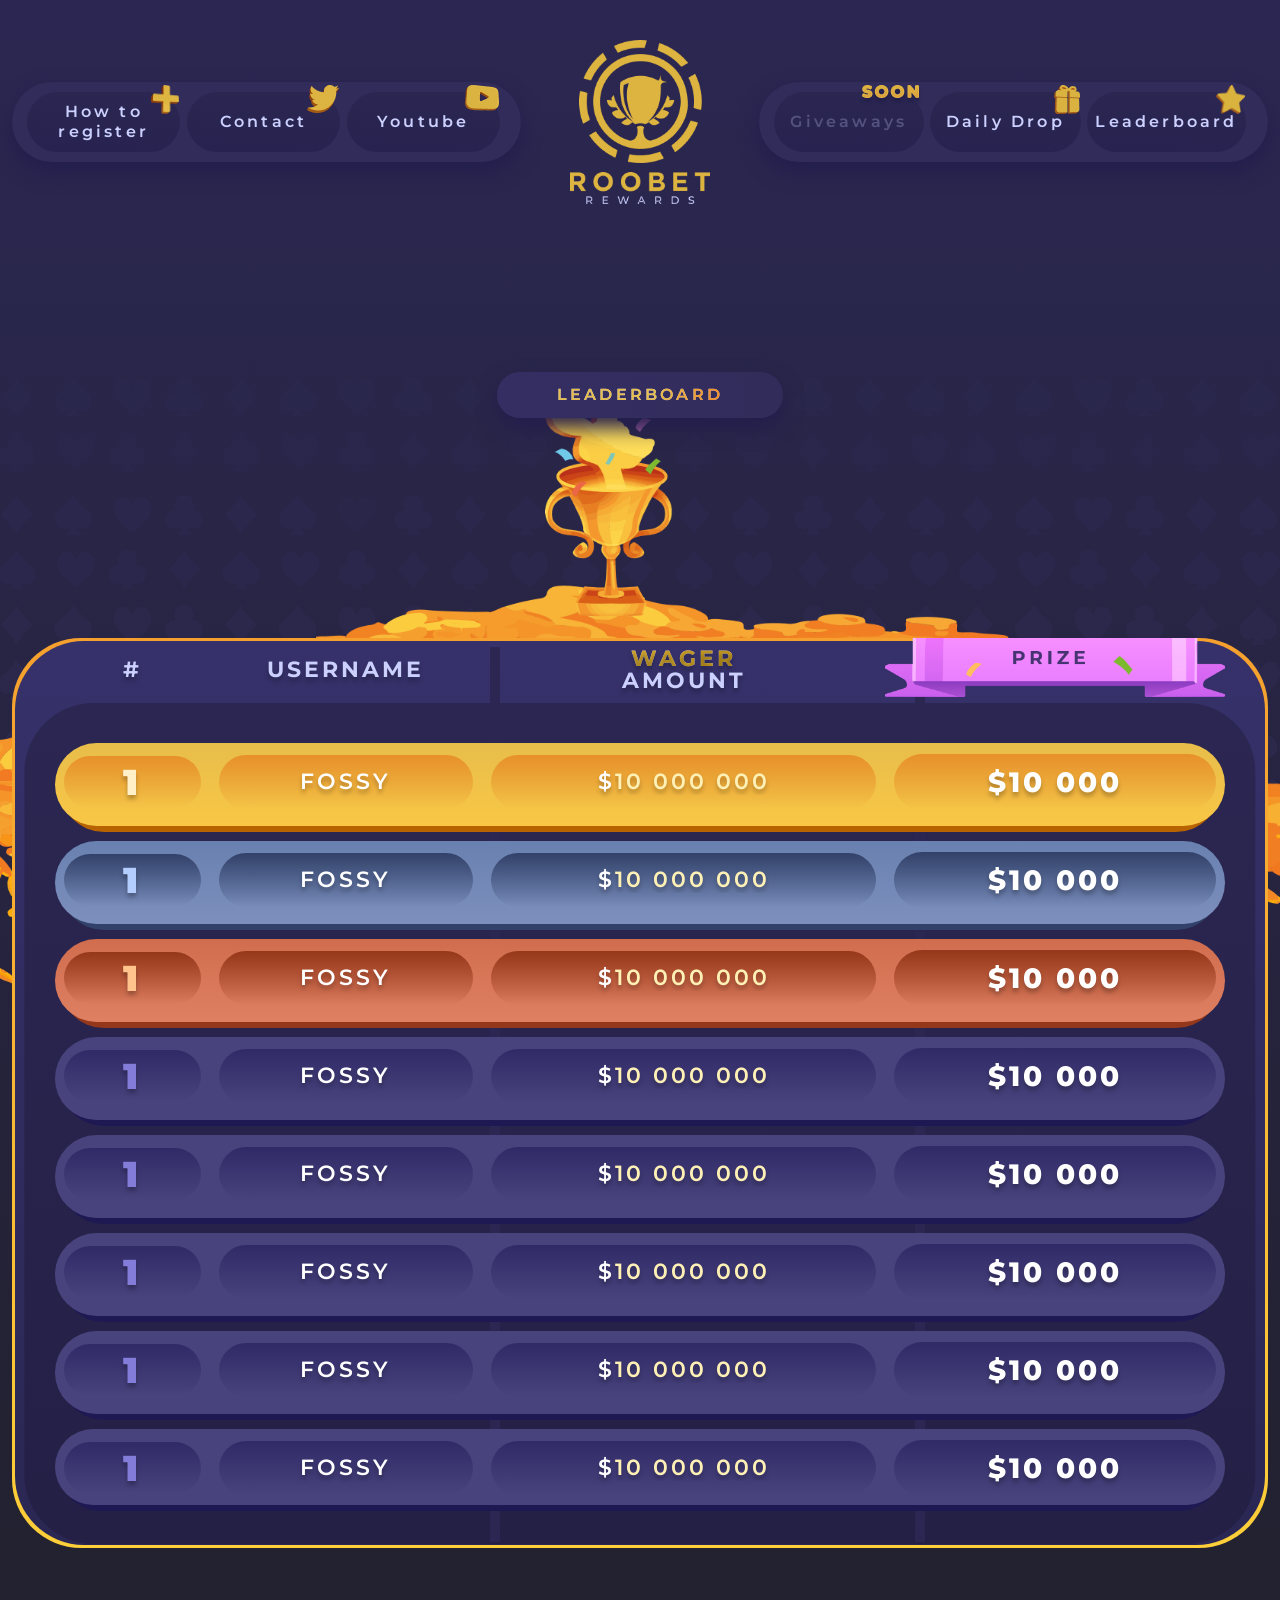
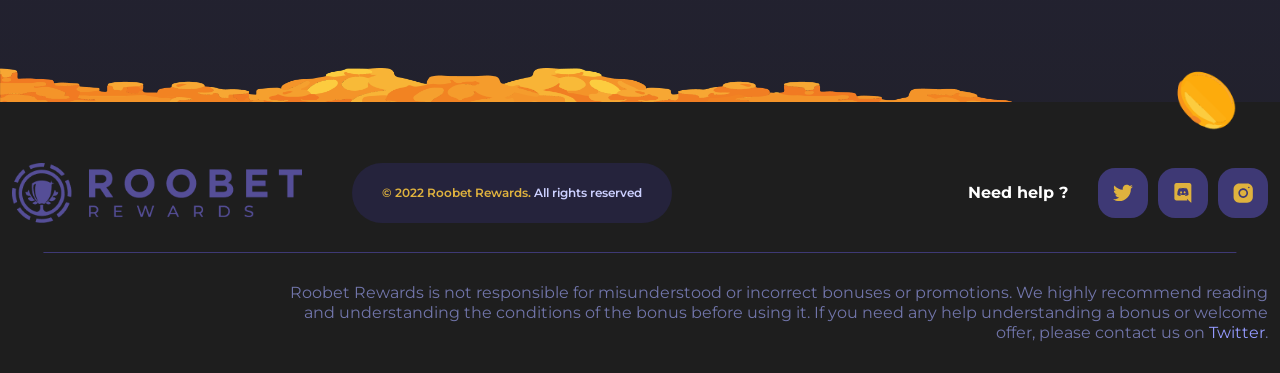
==== commit 2da37b6e: "changed name" ====
--- a/index.html
+++ b/index.html
@@ -23,13 +23,14 @@
        
     <!-- header-area START -->
     <div class="header-area">
-        <div class="container">
+        <div class="container-fluid">
             <div class="row align-items-center"> 
                 <div class="col-lg-5 d-none d-lg-block text-left">
                     <div class="menu-area" data-aos="fade-in"> 
                         <ul>
                             <li><a href="#" class="active">How to register <img src="assets/img/pluse.png" alt=""></a></li>
-                            <li><a href="#">Contact</a></li>  
+                            <li><a href="#" class="active">Contact <img src="assets/img/tw.png" alt=""></a></li>
+                            <li><a href="#" class="active">Youtube <img src="assets/img/ytb.png" alt=""></a></li> 
                         </ul> 
                     </div>
                 </div>
@@ -45,7 +46,8 @@
                     <div class="menu-area" data-aos="fade-in"> 
                         <ul>
                             <li><a href="#">Giveaways <img src="assets/img/soon.png" alt=""></a></li>
-                            <li><a href="#" class="active">Videos <img src="assets/img/ytb.png" alt=""></a></li>
+                            <li><a href="#" class="active">Daily Drop <img src="assets/img/gft.png" alt=""></a></li>
+                            <li><a href="#" class="active">Leaderboard <img src="assets/img/star.png" alt=""></a></li> 
                         </ul> 
                     </div>
                 </div> 
@@ -62,9 +64,11 @@
             <nav> 
                 <ul>
                     <li><a href="#" class="active">How to register <img src="assets/img/pluse.png" alt=""></a></li>
-                    <li><a href="#">Contact</a></li> 
-                    <li><a href="#">Giveaways <img src="assets/img/soon.png" alt=""></a></li>    
-                    <li><a href="#" class="active">Videos <img src="assets/img/ytb.png" alt=""></a></li>
+                    <li><a href="#" class="active">Contact <img src="assets/img/tw.png" alt=""></a></li>
+                    <li><a href="#" class="active">Youtube <img src="assets/img/ytb.png" alt=""></a></li> 
+                    <li><a href="#">Giveaways <img src="assets/img/soon.png" alt=""></a></li>
+                    <li><a href="#" class="active">Daily Drop <img src="assets/img/gft.png" alt=""></a></li>
+                    <li><a href="#" class="active">Leaderboard <img src="assets/img/star.png" alt=""></a></li> 
                 </ul>
             </nav> 
         </div> 
@@ -74,47 +78,102 @@
     <!-- main -->
     <main style="overflow: hidden;">
         <!-- Hero-area STARTED --> 
-        <div class="raffle-area"> 
-            <div class="title_dgn mt-5 mb-5"><span>RAFFLES</span></div>
-            <div class="coin_bgs raffle">
-                <img src="assets/img/raffle/mainbgs.png" class="mbgs" alt="">
-                <form action="#">
-                    <img class="bgImg" src="assets/img/raffle/bg.png" alt="">
-                    <label for="#">
-                        <input type="text" name="" id="" placeholder="Roobet Username">
-                    </label>
-                    <label for="#">
-                        <input type="text" name="" id="" placeholder="Roobet Account email">
-                    </label>
-                    <img class="captha" src="assets/img/raffle/captha.png" alt="">
-                    <button type="button" id="notif">SUBMIT</button>
-                    <img src="assets/img/raffle/rfl-pm.png" class="left" alt="">
-                    <img src="assets/img/raffle/rfl-p.png" class="right" alt="">
-                </form>
-                <!-- <img src="assets/img/raffle/rfl.png" alt="" class="raffleSpin"> -->
-                <img src="assets/img/raffle/giftgroup.png" alt="" class="ggrp">
-                <!-- <img class="symbl_bg" src="assets/img/symbol_background.png" alt="">  -->
+        <div class="raffle-area leadership"> 
+            <div class="title_dgn mt-5 mb-5"><span> LEADERBOARD</span></div>
+            <div class="coin_bgs raffle">  
                 <div class="extraParts" >
-                    <img src="assets/img/page1/Coins background_2.png" alt="" class="coinBg">
-                    <!-- <img src="assets/img/page1/Ambiancelight.png" alt="" class="lights"> -->
+                    <img src="assets/img/symbol_background.png" class="symbolBg" alt="">
+                    <img src="assets/img/page1/Coins background_2.png" alt="" class="coinBg"> 
                     <img src="assets/img/raffle/Foreground coins.png" alt="" class="rightBkp">
                     <img class="coinLine" src="assets/img/page1/Coins.png" alt="" >  
-                </div>
-                <img src="assets/img/raffle/g.png" class="gift" alt="">
-                <img src="assets/img/raffle/g2.png" class="gift2" alt="">
+                </div> 
             </div>  
         </div>
         <!-- Hero-area END -->
 
         <!-- Moreinfo -->
-        <div class="moreinfo">
-            <div class="container">
+        <div class="moreinfo leadership">
+            <div class="container"> 
                 <div class="row">
-                    <div class="col-lg-8 offset-lg-2 text-center">
-                        <div class="moreinfos">
-                            <p><b>Deposit $25</b> and wager <b>$40</b> on any slot machine and <span class="ylw">receive 125 free spins worth <span>$25</span></span> on <span class="pink">Sugar Rush</span>.</p>
-                            <p><b>KYC</b> <a href="#">Level 3 Required</a></p>
-                            <p>Allow Roobet 24 hours to credit your <span class="ylw">125 Free Spins</span></p>
+                    <div class="col-lg-12">
+                        <div class="winnerWrp ldrsp">
+                            <img src="assets/img/withrock.png" alt=""> 
+                            <div class="winnerHistory ldrs">
+                                <div class="leadershipTable">
+                                    <div class="shapeBg"></div>
+                                    <div class="separetors"></div>
+                                    <table>
+                                        <thead>
+                                            <tr>
+                                                <td>#</td>
+                                                <td>USERNAME</td>
+                                                <td>
+                                                    <div class="agm">
+                                                        <span>WAGER</span> AMOUNT
+                                                    </div>
+                                                </td>
+                                                <td class="withimg"><img src="assets/img/priceBtn.png" alt=""></td>
+                                            </tr>
+                                        </thead>
+                                        <tbody>
+                                            <tr style="opacity:0">
+                                                <td></td>
+                                                <td></td>
+                                                <td></td>
+                                                <td></td>
+                                            </tr>
+                                            <tr class="ylw">
+                                                <td><span>1</span></td>
+                                                <td><span class="text-truncate">FOSSY</span></td>
+                                                <td><span>$<div style="color:#FFF1B6;display: inline-block;" class="text-truncate">10 000 000</div></span></td>
+                                                <td><span class="text-truncate">$10 000</span></td> 
+                                            </tr>
+                                            <tr class="softblue">
+                                                <td><span>1</span></td>
+                                                <td><span class="text-truncate">FOSSY</span></td>
+                                                <td><span>$<div style="color:#FFF1B6;display: inline-block;" class="text-truncate">10 000 000</div></span></td>
+                                                <td><span class="text-truncate">$10 000</span></td> 
+                                            </tr>
+                                            <tr class="red">
+                                                <td><span>1</span></td>
+                                                <td><span class="text-truncate">FOSSY</span></td>
+                                                <td><span>$<div style="color:#FFF1B6;display: inline-block;" class="text-truncate">10 000 000</div></span></td>
+                                                <td><span class="text-truncate">$10 000</span></td> 
+                                            </tr>
+                                            <tr>
+                                                <td><span>1</span></td>
+                                                <td><span class="text-truncate">FOSSY</span></td>
+                                                <td><span>$<div style="color:#FFF1B6;display: inline-block;" class="text-truncate">10 000 000</div></span></td>
+                                                <td><span class="text-truncate">$10 000</span></td> 
+                                            </tr>
+                                            <tr>
+                                                <td><span>1</span></td>
+                                                <td><span class="text-truncate">FOSSY</span></td>
+                                                <td><span>$<div style="color:#FFF1B6;display: inline-block;" class="text-truncate">10 000 000</div></span></td>
+                                                <td><span class="text-truncate">$10 000</span></td> 
+                                            </tr>
+                                            <tr>
+                                                <td><span>1</span></td>
+                                                <td><span class="text-truncate">FOSSY</span></td>
+                                                <td><span>$<div style="color:#FFF1B6;display: inline-block;" class="text-truncate">10 000 000</div></span></td>
+                                                <td><span class="text-truncate">$10 000</span></td> 
+                                            </tr>
+                                            <tr>
+                                                <td><span>1</span></td>
+                                                <td><span class="text-truncate">FOSSY</span></td>
+                                                <td><span>$<div style="color:#FFF1B6;display: inline-block;" class="text-truncate">10 000 000</div></span></td>
+                                                <td><span class="text-truncate">$10 000</span></td> 
+                                            </tr>
+                                            <tr>
+                                                <td><span>1</span></td>
+                                                <td><span class="text-truncate">FOSSY</span></td>
+                                                <td><span>$<div style="color:#FFF1B6;display: inline-block;" class="text-truncate">10 000 000</div></span></td>
+                                                <td><span class="text-truncate">$10 000</span></td> 
+                                            </tr>
+                                        </tbody>
+                                    </table> 
+                                </div>
+                            </div>
                         </div>
                     </div>
                 </div>
@@ -210,6 +269,6 @@
         <script src="assets/js/owl.carousel.min.js"></script> 
         <script src="assets/js/toastinette.js"></script> 
         <script src="https://unpkg.com/aos@2.3.1/dist/aos.js"></script> 
-        <script type="module" src="assets/js/main.js"></script>   
+        <script src="assets/js/main.js"></script>   
     </body>
 </html>
--- a/assets/css/style.css
+++ b/assets/css/style.css
@@ -109,6 +109,12 @@
   position: relative;
   z-index: 999;
 }
+.header-area .container {
+  max-width: 1680px;
+}
+.menu-area ul li {
+  width: 32%;
+}
 a.logo-area {
   display: block;
   max-width: 150px;
@@ -125,7 +131,8 @@
 }
 
 .menu-area ul a {
-    width: 240px;
+    width: 100%;
+    padding: 0 40px;
     height: 60px;
     background: linear-gradient(2.4deg, #27224F 2.11%, #2B2752 98.09%);
     border-radius: 40px;
@@ -1225,6 +1232,8 @@
   border-radius: 48px;
   padding: 13px 60px;
   font-weight: 600;
+  position: relative;
+  z-index: 5;
 } 
 .title_dgn span {
   background: linear-gradient(85.59deg, #E6BE4B 59.42%, #F49126 93.01%), #CCD0FF;
@@ -1455,5 +1464,460 @@
 
 
 
-
-
+tr {
+  position: relative;
+  z-index: 2;
+}
+.winnerHistory {
+  border-radius: 69px;
+  padding: 3px;
+  background: linear-gradient(180deg, #F5A02E, #FDCF39);
+}
+.winnerTables {
+  display: flex;
+  justify-content: space-between;
+  background: linear-gradient(180deg, #2B2752 0%, #36316A 100%);
+  box-shadow: -2px 20px 15px rgba(24, 20, 61, 0.5);
+  border-radius: 69px;
+  padding: 30px;
+}
+
+.winnerTables table {
+  width: 100%;
+  text-align: center;
+}
+.winnerTables > div {
+  border-radius: 69px;
+  width: 48%;
+  padding: 5px;
+  background: linear-gradient(180deg, #1B183A, #302B66);
+}
+.winnerTables > div > div{
+  background: linear-gradient(180deg, #242238 0%, rgba(36, 34, 56, 0) 100%);
+  border-radius: 69px;
+  padding: 40px;
+}
+.winnerTables table tr th {
+  position: relative;
+  letter-spacing: 0.2em;
+  color: #FFFFFF;
+  padding: 10px 2px;
+  /* border-right: 7px solid #26253F; */
+}
+.winnerTables table tr th::after{
+  content: "";
+  position: absolute;
+  width: 7px;
+  height: 102%;
+  right: 0;
+  top: 0;
+  z-index: 2;
+  background: #26253F;
+}
+.winnerTables table tr th:last-child:after{
+  display: none;
+}
+.winnerTables table thead {
+  position: relative;
+}
+
+.winnerTables table thead:after {
+  content: "";
+  position: absolute;
+  width: 100%;
+  height: 90%;
+  background: linear-gradient(268.06deg, #322C5A -0.67%, #352E63 92.92%);
+  box-shadow: 0px 10px 20px rgb(30 26 64 / 82%);
+  border-radius: 50px;
+  top: 0;
+  left: 0;
+  /* z-index: -1; */
+}
+.winnerTables table tbody {
+  /* border-top: 20px solid #242238; */
+}
+.winnerWrp {
+  position: relative;
+  margin-top: 60px;
+}
+.winnerWrp > img {
+  max-width: 822px;
+  height: 500px;
+  object-fit: cover;
+  object-position: center;
+  margin: auto;
+  display: block;
+  margin-right: 130px;
+  margin-bottom: -285px;
+  position: relative;
+  z-index: -1;
+}
+.winnerWrp .title_dgn {
+  position: relative;
+  margin-bottom: -19px;
+}
+.winnerTables table tbody tr {
+  position: relative;
+  border-top: 10px solid transparent;
+}
+
+.winnerTables table tbody tr:after {
+  content: "";
+  position: absolute;
+  width: 100%;
+  height: 100%;
+  background: #2A2451;
+  box-shadow: 0px 10px 20px rgba(30, 26, 64, 0.5);
+  top: 0;
+  left: 0;
+  z-index: -1;
+  border-radius: 50px;
+}
+
+.winnerTables table tbody tr td {
+  padding: 5px 0;
+  margin: 0;
+  padding-top: 15px;
+  letter-spacing: 0.2em; 
+  color: #9388D2; 
+  text-shadow: 0px 2px 4px;
+  font-size: 15px;
+
+}
+.winnerTables table tbody tr td:nth-child(2){
+  color: #FFDB74;
+}
+.winnerTables table tbody tr td:last-child{
+  color: #fff;
+}
+
+
+
+
+
+
+
+
+
+
+
+.extraParts img.symbolBg {
+  position: absolute;
+  bottom: 400px;
+  z-index: -1;
+  width: 100%;
+}
+.moreinfo.leadership {
+  margin-top: -885px;
+  z-index: 4;
+  background: none;
+  position: relative;
+}
+.raffle-area.leadership {
+  overflow: hidden;
+  padding-top: 80px;
+}
+.raffle-area.leadership .title_dgn {
+  margin-bottom: 300px !important;
+}
+.leadershipTable {
+  background: linear-gradient(0deg, #2B2753, #36316A);
+  border-radius: 69px;
+  width: 100%;
+  padding: 40px;
+  padding-top: 0;
+  position: relative;
+  z-index: 2;
+}
+.winnerWrp.ldrsp > img {
+  margin-bottom: -255px;
+}
+.winnerHistory{
+  position: relative;
+  overflow: hidden;
+}
+/* .winnerHistory.ldrs:after */
+.winnerHistory.ldrs .shapeBg{
+  position: absolute;
+  width: 98.5%;
+  height: 93%;
+  left: 50%;
+  transform: translateX(-50%);
+  top: 62px;
+  bottom: auto;
+  z-index: 1;
+  display: block;
+  background: linear-gradient(180deg, #2B2752 0%, #231F45 100%);
+  border-radius: 69px;
+}
+.leadershipTable:before,
+.leadershipTable:after,
+.winnerHistory.ldrs:before {
+  content: "";
+  position: absolute;
+  width: 10px;
+  height: 99%;
+  background: #2B2752;
+  left: 15.5%;
+  z-index: 2;
+  bottom: 3px;
+}
+.leadershipTable:before {
+  left: 38%;
+}
+.leadershipTable:after {
+  left: 48%;
+}
+.leadershipTable:after {
+  left: 72%;
+  z-index: 1;
+}
+.leadershipTable table{
+  width: 100%;
+  text-align: center;
+  background-color: transparent;
+  position: relative;
+  z-index: 9;
+}
+.leadershipTable table thead {
+  border-bottom: 20px solid transparent;
+}
+.leadershipTable table thead tr td {
+  letter-spacing: 3px;
+  color: #CCD0FF;
+  text-shadow: 0px 4px 4px rgb(0 0 0 / 25%);
+  font-weight: 700;
+  font-size: 22px;
+  line-height: 30px;
+  padding: 2px 0;
+}
+.leadershipTable table thead tr td .agm span {
+    display: block;
+    background: linear-gradient(85.59deg, #E6BE4B, #a97d03 96.01%), #CCD0FF;
+    -webkit-background-clip: text;
+    -webkit-text-fill-color: transparent;
+    background-clip: text;
+    text-fill-color: transparent;
+    margin-bottom: -8px;
+}
+
+.agm {
+    text-align: center;
+}
+.leadershipTable table thead tr td.withimg {
+  width: 200px;
+}
+.leadershipTable table thead tr td.withimg img {
+  min-width: 340px;
+  max-width: 304px;
+  display: block;
+  margin-top: -120px;
+}
+.leadershipTable table tbody tr td span {
+  letter-spacing: 3px;
+  color: #fff;
+  font-weight: 600;
+  font-size: 22px;
+  line-height: 26px;
+  display: block;
+  text-align: center;
+  background: linear-gradient(180deg, #302B67 0%, rgba(48, 43, 103, 0) 100%);
+  border-radius: 31px;
+  padding: 14px 30px;
+  margin: 8px;
+  margin-top: 17px;
+  text-shadow: 0px 4px 4px rgb(0 0 0 / 25%);
+}
+.leadershipTable table tbody tr td:nth-child(3) span{
+  display: flex;
+  justify-content: center;
+}
+.leadershipTable table tbody tr {
+  position: relative;
+  border-top: 15px solid transparent;
+  z-index: 2;
+  box-shadow: 0px 11px 0px -5px #1e1952;
+  border-radius: 50px;
+}
+.leadershipTable table tbody tr td:first-child span{
+  font-weight: 900;
+  font-size: 36px;
+  line-height: 24px;
+  color: #847CD9;
+}
+.leadershipTable table tbody tr td:last-child span{
+  font-weight: 800;
+  font-size: 28px;
+  line-height: 28px;
+}
+.leadershipTable table tbody tr:after{
+  content: "";
+  position: absolute;
+  width: 100%;
+  height: 100%;
+  background:  linear-gradient(180deg, #48437C 0%, #48437C 100%);
+  border-radius: 47px;
+  top: 0;
+  left: 0;
+  z-index: -1;
+} 
+
+
+.leadershipTable table tbody tr.ylw{
+  box-shadow: 0px 11px 0px -5px #B76300;
+}
+.leadershipTable table tbody tr.ylw::after{
+  background: linear-gradient(180deg, #E7BD4A 0%, #F9C746 100%);
+}
+.leadershipTable table tbody tr.ylw span{
+  background: linear-gradient(180deg, #E89029 0%, rgba(232, 144, 41, 0) 100%);
+}
+.leadershipTable table tbody tr.ylw td:first-child span{
+  color: #FFF0C8;
+}
+
+
+
+.leadershipTable table tbody tr.softblue{
+  box-shadow: 0px 11px 0px -5px #324169;
+}
+.leadershipTable table tbody tr.softblue::after{
+  background: linear-gradient(180deg, #6981B0 0%, #7D8FBD 100%);
+}
+.leadershipTable table tbody tr.softblue span{
+  background: linear-gradient(180deg, #324169 0%, rgba(50, 65, 105, 0) 100%);
+}
+.leadershipTable table tbody tr.softblue td:first-child span{
+  color: #B4CDFF;
+}
+
+
+
+
+.leadershipTable table tbody tr.red{
+  box-shadow: 0px 11px 0px -5px #95371A;
+}
+.leadershipTable table tbody tr.red::after{
+  background: linear-gradient(180deg, #D06D4E 0%, #DF8063 100%);
+}
+.leadershipTable table tbody tr.red span{
+  background: linear-gradient(180deg, #95371A 0%, rgba(149, 55, 26, 0) 100%);
+}
+.leadershipTable table tbody tr.red td:first-child span{
+  color: #FFC48D;
+}
+
+
+
+
+
+
+
+
+
+
+
+
+
+
+
+/* Page 3 css started */
+
+
+img{
+  user-select: none;
+  -webkit-user-drag: none;
+}
+.raffel3 .extraParts img.coinBg {
+  top: -91px;
+  height: 290px;
+}
+.raffel3 .extraParts:after {
+  content: "";
+  position: absolute;
+  width: 100%;
+  height: 100%;
+  background: linear-gradient(0deg, transparent, black);
+  top: 0;
+  left: 0;
+  z-index: -5;
+}
+.raffel3 .extraParts img.carRoad {
+  z-index: 4;
+  bottom: 24px;
+  max-width: 1130px;
+}
+.raffel3 .raffle form img.right {
+  right: -24%;
+  bottom: 0px;
+  max-height: 410px;
+}
+.raffle-area.raffel3 form button#notif {
+  background: linear-gradient(270deg, #4BDDE6 -0.14%, #51B0F5 100%);
+  padding: 13px 60px;
+}
+.raffel3 .extraParts img.coinBgEx {
+  height: 210px;
+  left: auto;
+  right: 0;
+  top: 0;
+}
+.raffel3 .coin_bgs img.gift2 {
+  bottom: 720px;
+  left: 6%;
+}
+
+.raffel3 .raffle form { 
+  height: 810px; 
+}
+main.raffleRegUp { 
+  max-height: 1045px;
+}
+
+.desktopUpContent {
+  position: absolute;
+  top: -50px;
+  right: -75%;
+  background: linear-gradient(180deg, #211D41 0%, rgba(33, 29, 65, 0) 100%);
+  border-radius: 42px;
+  padding: 15px 25px;
+  max-width: 390px; 
+  text-align: left;
+}
+.desktopUpContent p.useCodes span.ylw {
+  font-weight: 600;
+  background: linear-gradient(245.01deg, #F8BA38 14.39%, #FFEE55 30.9%);
+  -webkit-background-clip: text;
+  -webkit-text-fill-color: transparent;
+  background-clip: text;
+  text-fill-color: transparent;
+}
+
+.desktopUpContent p a {
+  text-decoration: underline;
+}
+
+.desktopUpContent p.leaner_color {
+  background: linear-gradient(245.01deg, #F8BA38 14.39%, #FFEE55 30.9%);
+  -webkit-background-clip: text;
+  -webkit-text-fill-color: transparent;
+  background-clip: text;
+  text-fill-color: transparent;
+  font-weight: 500;
+}
+
+.desktopUpContent p.leaner_color span {
+  color: #FFEE55;
+  font-weight: 800;
+}
+
+
+
+
+
+
+
+
+
+
+ 
--- a/assets/css/responsive.css
+++ b/assets/css/responsive.css
@@ -12,7 +12,7 @@
         width: 48%;
     }
     .menu-area ul a {
-        width: 100%;
+        width: 96%;
         min-width: 130px;
         margin: 10px 0;
         font-size: 16px;
@@ -123,6 +123,19 @@
 
 
 
+    .raffel3 .extraParts img.carRoad {  
+        max-width: 940px;
+    }
+    main.raffleRegUp { 
+        max-height: 970px;
+    }
+    .desktopUpContent { 
+        right: -64%; 
+        padding: 15px 25px;
+        max-width: 320px; 
+    }
+
+
 
 
 }
@@ -142,11 +155,11 @@
         width: 48%;
     }
     .menu-area ul a {
-        width: 100%;
-        min-width: 130px;
+        width: 98%;
+        min-width: 40px;
         margin: 10px 0;
-        font-size: 16px;
-        padding: 0 12px;
+        font-size: 14px;
+        padding: 0 10px;
     }
     a.logo-area { 
         max-width: 100px; 
@@ -421,14 +434,61 @@
         bottom: 100px; 
         max-width: 75px; 
     }
-
-
-
-
-
-
-
-
+    .winnerTables > div {
+        border-radius: 69px; 
+    }
+    .winnerTables { 
+        padding: 30px 25px;
+    }
+    .winnerTables > div > div { 
+        border-radius: 60px;
+        padding: 20px;
+    }
+    .winnerWrp img { 
+        margin-right: 20px;
+        margin-bottom: -285px; 
+    }
+    .raffle-area.leadership .title_dgn {
+        margin-bottom: 440px !important;
+    }
+    .leadershipTable table thead tr td { 
+        font-size: 16px;
+        line-height: 26px;
+        padding: 2px 0;
+    }
+    .leadershipTable table thead tr td.withimg img {
+        min-width: 290px;
+        max-width: 290px; 
+        margin-top: -118px;
+    }
+    .leadershipTable:before {
+        left: 35%;
+    }
+    .leadershipTable:after {
+        left: 64%; 
+    }
+
+
+
+
+
+
+
+
+    .raffel3 .extraParts img.carRoad {
+        max-width: 755px;
+        bottom: 47px;
+    }
+
+    main.raffleRegUp { 
+        max-height: 970px;
+    }
+    .desktopUpContent { 
+        right: -44%;
+        padding: 13px;
+        max-width: 215px;
+        border-radius: 15px;
+    }
 
 
 
@@ -713,8 +773,8 @@
         margin-left: -60px;
     }
     .coin_bgs.raffle img.mbgs {
-        bottom: 360px;
-        min-width: 155% !important;
+        bottom: 240px;
+        min-width: 160% !important;
         display: block;
         left: 50%;
         transform: translateX(-50%);
@@ -766,6 +826,136 @@
 
 
 
+
+    .winnerTables {
+        flex-wrap: wrap;
+    }
+    
+    .winnerTables > div {
+        width: 100%;
+        border: none;
+        background: none;
+        border-radius: 0;
+        padding: 0;
+    }
+    
+    .winnerTables > div > div {
+        border-radius: 0;
+        background: none;
+        padding: 0;
+    }
+    .winnerWrp img {
+        max-width: 575px;
+        height: 420px; 
+        margin-right: 25px;
+        margin-bottom: -245px; 
+    }
+
+
+
+    .leadershipTable table tbody tr td:first-child span { 
+        font-size: 24px;
+        line-height: 24px; 
+    }
+    .leadershipTable table tbody tr td span {
+        letter-spacing: 1px; 
+        font-size: 15px;
+        line-height: 26px; 
+        padding: 10px 15px;
+        margin: 8px;
+        margin-top: 17px; 
+    }
+    .leadershipTable table tbody tr td:last-child span { 
+        font-size: 18px; 
+    }
+    .leadershipTable table thead tr td {
+        letter-spacing: 3px; 
+        font-size: 13px;
+        line-height: 30px;
+        padding: 2px 0;
+    }
+    .leadershipTable table thead tr td.withimg img {
+        min-width: 200px;
+        max-width: 200px;
+        display: block;
+        margin-top: -144px;
+        height: 170px;
+    }
+    .raffle-area.leadership .title_dgn {
+        margin-bottom: 570px !important;
+        margin-top: 0 !IMPORTANT;
+    }
+    .winnerWrp.ldrsp > img {
+        margin-bottom: -215px;
+    }
+    .winnerWrp.ldrsp > img {
+        margin-bottom: -215px;
+    }
+    .leadershipTable:before, .leadershipTable:after, .winnerHistory.ldrs:before { 
+        width: 5px; 
+    }
+    .leadershipTable:after {
+        left: 64%; 
+    }
+    .leadershipTable:before {
+        left: 36%;
+    }
+    .raffle-area.leadership .extraParts { 
+        top: -315px;
+    }
+    .raffle-area.leadership .extraParts img.symbolBg { 
+        bottom: 250px; 
+    }
+
+
+
+
+
+
+
+
+
+
+
+
+
+
+    .raffel3 .extraParts img.carRoad { 
+        max-width: 565px;
+        bottom: 40px;
+    }
+    .raffel3 .raffle form {
+        height: 584px;
+        padding: 120px 35px;
+    }
+    .raffel3 .raffle form img.right { 
+        max-height: 260px;
+    }
+
+    .raffel3 .coin_bgs.raffle img.mbgs {
+        bottom: 190px;
+        min-width: 125% !important; 
+    }
+    .raffel3 .coin_bgs img.gift2 {
+        bottom: 420px;
+        left: 6%;
+    }
+
+
+
+
+    main.raffleRegUp { 
+        max-height: unset;
+    }
+    .desktopUpContent,
+    main.raffleRegUp .raffel3 .extraParts img.coinBgEx,
+    main.raffleRegUp .extraParts img.rightBkp{
+        display: none;
+    }
+    main.raffleRegUp .raffel3 .coin_bgs.raffle img.mbgs {
+        bottom: 245px;
+        min-width: 125% !important;
+    }
 
 
 
@@ -1214,7 +1404,7 @@
         margin-left: -190px;
     }
     .coin_bgs.raffle img.mbgs {
-        bottom: 245px;
+        bottom: 223px;
         min-width: 165% !important;
         display: block;
         left: 50%;
@@ -1287,14 +1477,234 @@
 
 
 
-
-
+    .winnerHistory {
+        border-radius: 25px;
+        padding: 1px; 
+    }
+    .winnerTables {
+        flex-wrap: wrap;
+        border-radius: 25px;
+        padding: 20px;
+        padding-top: 30px;
+    }
+    .winnerTables table tr th { 
+        letter-spacing: 0em; 
+        padding: 8px 2px; 
+        font-size: 11px;
+    }
+    .winnerTables table tr th::after { 
+        width: 4px; 
+    }
+    .winnerTables table tbody tr td {
+        padding: 5px 0; 
+        padding-top: 15px;
+        letter-spacing: 0; 
+        font-size: 12px;
+    }
+    .winnerTables > div {
+        width: 100%;
+        border: none;
+        background: none;
+        border-radius: 0;
+        padding: 0;
+    }
+    .winnerWrp { 
+        margin-top: 25px;
+    }
+    .winnerTables > div > div {
+        border-radius: 0;
+        background: none;
+        padding: 0;
+    }
+    .winnerWrp img {
+        max-width: 270px;
+        height: 180px;
+        margin-right: 6px;
+        margin-bottom: -105px;
+    }
+    .winnerWrp .title_dgn {
+        position: relative;
+        margin-bottom: -19px;
+        padding: 11px 35px;
+        font-size: 13px;
+        letter-spacing: 1.2px;
+    }
+
+
+
+
+
+
+
+    .leadershipTable table thead tr td.withimg {
+        width: auto;
+    }
+    .leadershipTable table tbody tr td:first-child span { 
+        font-size: 13px;
+        line-height: 20px; 
+    }
+    .leadershipTable table tbody tr td span {
+        letter-spacing: 0px;
+        font-size: 10px;
+        line-height: 20px;
+        padding: 2px 8px;
+        margin: 0px 4px;
+        margin-top: 14px;
+        display: flex;
+        justify-content: center;
+    }
+    .leadershipTable table tbody tr td:last-child span { 
+        font-size: 10px; 
+        line-height: 20px;
+    }
+    .leadershipTable table thead tr td {
+        letter-spacing: 1px;
+        font-size: 8px;
+        line-height: 16px;
+        padding: 0px 0;
+    }
+    .leadershipTable table thead tr td.withimg img {
+        min-width: 70px;
+        max-width: 70px;
+        display: block;
+        margin-top: -54px;
+        height: 65px;
+    }
+    .raffle-area.leadership .title_dgn {
+        margin-bottom: 450px !important;
+        margin-top: 0 !IMPORTANT;
+    }
+    .winnerWrp.ldrsp > img {
+        margin-bottom: -215px;
+    }
+    .winnerWrp.ldrsp > img {
+        margin-bottom: -85px;
+    }
+    .leadershipTable:before, .leadershipTable:after, .winnerHistory.ldrs:before { 
+        width: 5px; 
+        left: 13.5%;
+    }
+    .leadershipTable table tbody tr td:nth-child(2) span{
+        min-width: 60px;
+        max-width: 60px;
+    }
+    .leadershipTable table tbody tr td span .text-truncate {
+        max-width: 50px;
+    }
+    .leadershipTable:after {
+        left: 69%; 
+    }
+    .leadershipTable:before {
+        left: 38%;
+    }
+    .raffle-area.leadership .extraParts { 
+        top: -315px;
+    }
+    .raffle-area.leadership .extraParts img.symbolBg { 
+        bottom: 250px; 
+    }
+    .leadershipTable { 
+        padding: 10px 5px;
+        padding-top: 0; 
+        border-radius: 25px; 
+    }
+    .moreinfo.leadership {
+        margin-top: -700px; 
+    } 
+    .leadershipTable table thead {
+        border-bottom: 0px solid transparent;
+    }
+    /* .winnerHistory.ldrs:after */
+    .winnerHistory.ldrs .shapeBg { 
+        top: 26px;
+        border-radius: 30px;
+    }
+
+    .raffle-area.leadership { 
+        padding-top: 45px;
+    }
+    .leadershipTable table tbody tr:first-child{
+        display: none;
+    }
+
+    .winnerWrp.ldrsp {
+        max-width: 294px;
+        margin: auto;
+        margin-top: 25px;
+      }
+
+
+
+
+
+
+
+
+
+
+    .raffel3 .extraParts img.carRoad { 
+        max-width: 290px;
+        bottom: 133px;
+    }
+    .raffel3 .raffle form {
+        height: 400px;
+        padding: 85px 30px;
+        margin-bottom: -25px;
+    }
+    .raffel3 .raffle form img.right { 
+        max-height: 160px;
+        right: -18%;
+    }
+
+    .raffel3 .coin_bgs.raffle img.mbgs {
+        bottom: 250px;
+        min-width: 190% !important;
+    }
+    .raffel3 .coin_bgs img.gift2 {
+        bottom: 270px;
+        left: 4%;
+    }
+    .raffel3 .extraParts img.coinBgEx {
+        height: 40px;
+    }
+    .raffel3 .extraParts img.coinBg {
+        top: -46px;
+        height: 160px;
+    }
+
+    
+
+    main.raffleRegUp { 
+        max-height: unset;
+    }
+    .desktopUpContent,
+    main.raffleRegUp .raffel3 .extraParts img.coinBgEx,
+    main.raffleRegUp .extraParts img.rightBkp{
+        display: none;
+    }
+    main.raffleRegUp .raffel3 .coin_bgs.raffle img.mbgs {
+        bottom: 245px;
+        min-width: 125% !important;
+    }
+    main.raffleRegUp .raffel3 .extraParts img.carRoad {
+        max-width: unset;
+        bottom: 45px;
+        height: 290px;
+    }
+    main.raffleRegUp .coin_bgs img.gift { 
+        z-index: 9;
+    }
 
 
 
 }
  
- 
+/* Large Mobile screen :480px. */
+@media only screen and (max-width: 580px) {
+    main.raffleRegUp .raffel3 .coin_bgs.raffle img.mbgs { 
+       min-width: 160% !important;
+   }
+}
 /* Large Mobile screen :480px. */
 @media only screen and (min-width: 480px) and (max-width: 767px) {
 .container {width:450px}
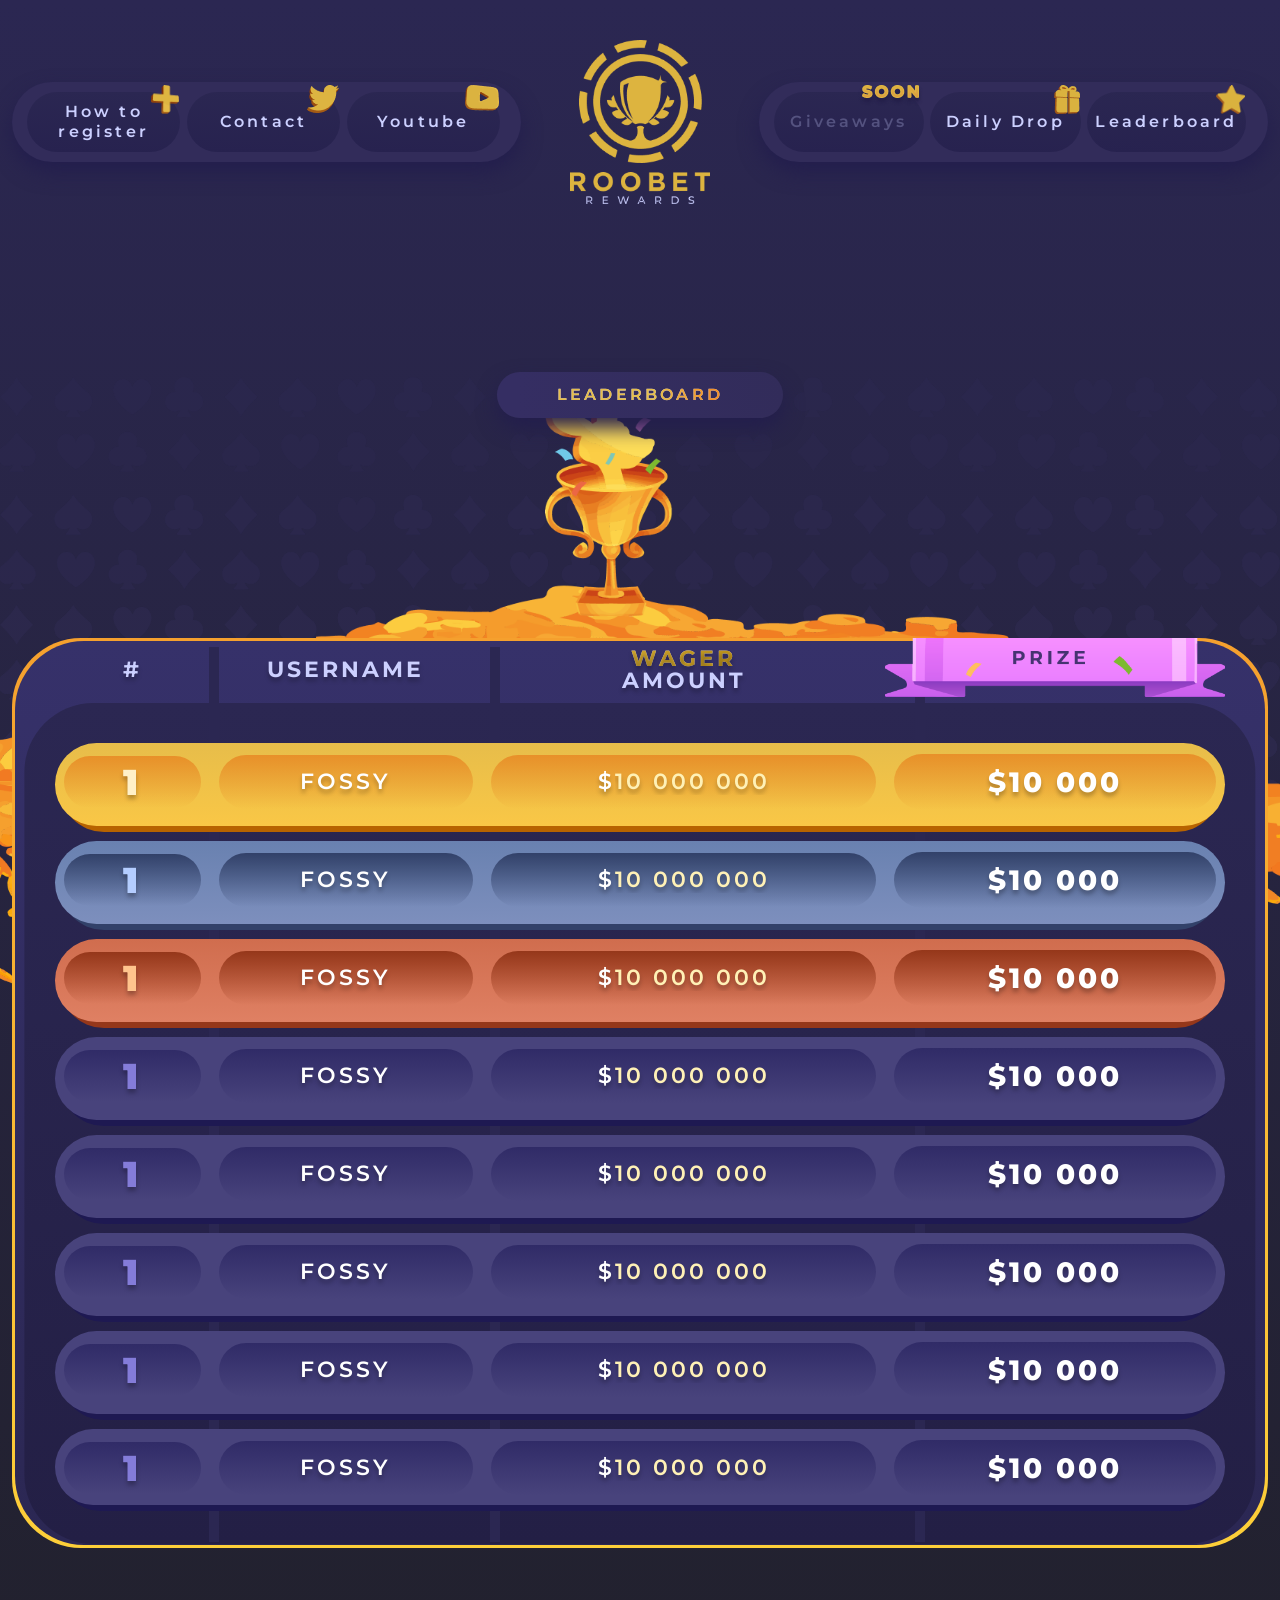
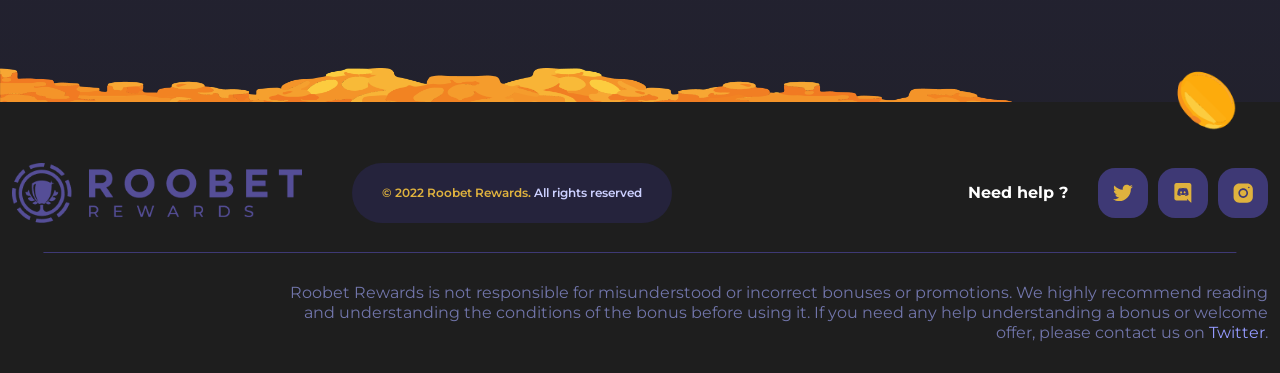
==== commit 133a160d: "new border" ====
--- a/index.html
+++ b/index.html
@@ -101,6 +101,7 @@
                             <div class="winnerHistory ldrs">
                                 <div class="leadershipTable">
                                     <div class="shapeBg"></div>
+                                    <!-- <div class="separetors_first"></div> -->
                                     <div class="separetors"></div>
                                     <table>
                                         <thead>
--- a/assets/css/style.css
+++ b/assets/css/style.css
@@ -1650,6 +1650,15 @@
   background: linear-gradient(180deg, #2B2752 0%, #231F45 100%);
   border-radius: 69px;
 }
+.separetors {
+  position: absolute;
+  width: 10px;
+  height: 99%;
+  background: #2B2752;
+  left: 15.5%;
+  z-index: 2;
+  bottom: 3px;
+}
 .leadershipTable:before,
 .leadershipTable:after,
 .winnerHistory.ldrs:before {
